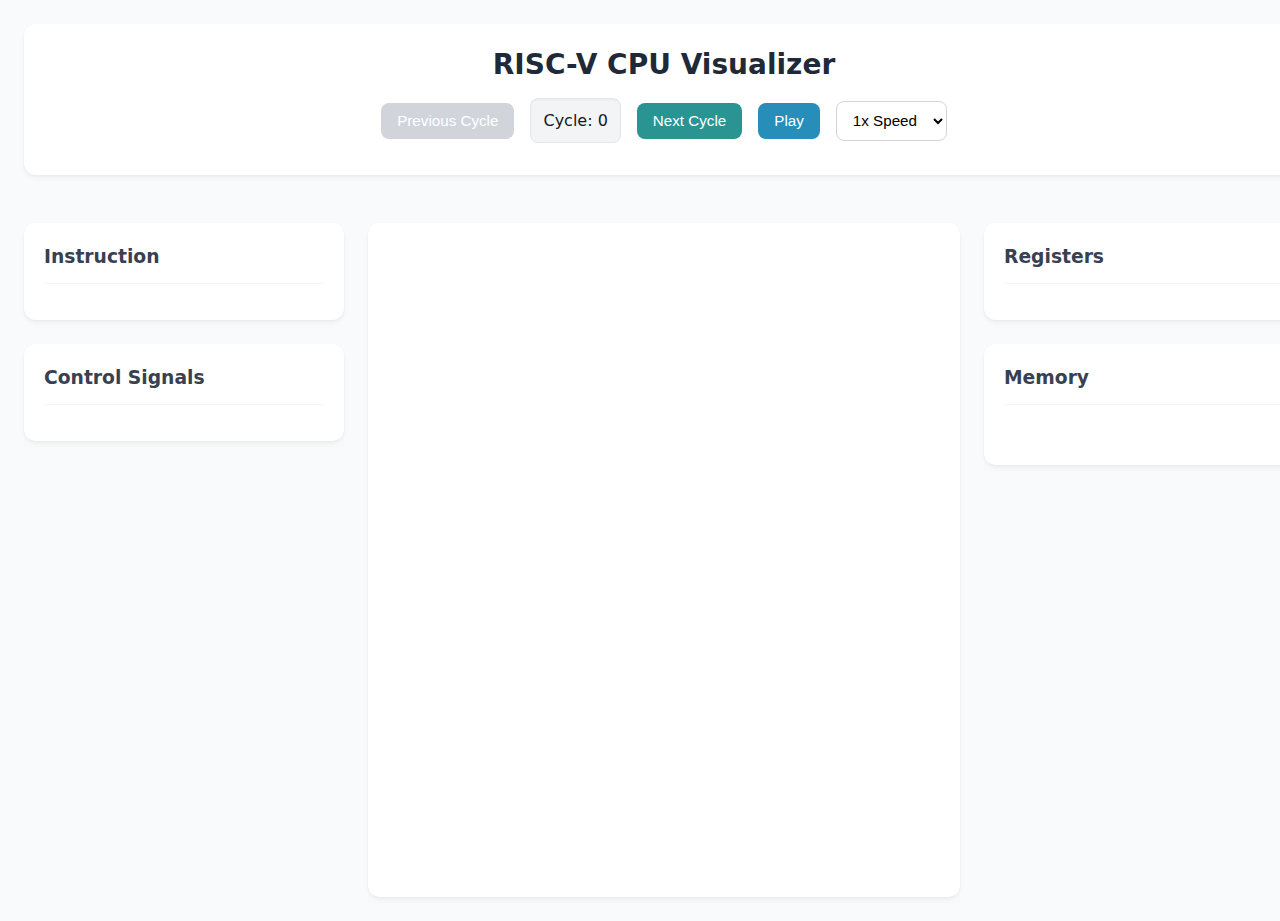
==== demo/index.html @ aada1f70 "demo for workflow" ====
<html lang="en">
<head>
    <meta charset="UTF-8">
    <meta name="viewport" content="width=device-width, initial-scale=1.0">
    <title>RISC-V CPU Visualizer</title>
    <link rel="stylesheet" href="css/styles.css">
    <script src="https://d3js.org/d3.v7.min.js"></script>
</head>
<body>
    <div class="container">
        <div class="header">
            <h1>RISC-V CPU Visualizer</h1>
            <div class="controls">
                <button id="prev" disabled>Previous Cycle</button>
                <span id="cycle-display">Cycle: 0</span>
                <button id="next">Next Cycle</button>
                <button id="play-pause">Play</button>
                <select id="speed">
                    <option value="1000">1x Speed</option>
                    <option value="500">2x Speed</option>
                    <option value="200">5x Speed</option>
                </select>
            </div>
        </div>
        
        <div class="main-view">
            <div class="left-sidebar">
                <div class="panel">
                    <h3>Instruction</h3>
                    <div id="instruction-info"></div>
                </div>
                <div class="panel">
                    <h3>Control Signals</h3>
                    <div id="control-signals"></div>
                </div>
            </div>
            
            <div id="cpu-diagram"></div>
            
            <div class="right-sidebar">
                <div class="panel">
                    <h3>Registers</h3>
                    <div id="register-view"></div>
                </div>
                <div class="panel">
                    <h3>Memory</h3>
                    <div id="memory-view"></div>
                </div>
            </div>
        </div>
    </div>

    <script src="js/cpu-data.js"></script>
    <script src="js/visualizer.js"></script>
</body>
</html>
---- demo/css/styles.css ----
body {
    font-family: 'Inter', 'Segoe UI', system-ui, -apple-system, sans-serif;
    margin: 0;
    padding: 0;
    background-color: #f9fafb;
    color: #111827;
    line-height: 1.5;
}

.container {
    width: 100%;
    max-width: 1700px;
    margin: 0 auto;
    padding: 1.5rem;
    display: grid;
    grid-template-rows: auto auto 1fr;
    grid-template-columns: 1fr;
    gap: 1.5rem;
    height: 97vh;
}

.header {
    grid-row: 1;
    text-align: center;
    background-color: #ffffff;
    border-radius: 12px;
    padding: 1.25rem;
    box-shadow: 0 4px 6px rgba(0,0,0,0.03), 0 1px 3px rgba(0,0,0,0.05);
}

.header h1 {
    margin: 0;
    color: #1f2937;
    font-weight: 700;
    font-size: 1.75rem;
}

.controls {
    grid-row: 2;
    display: flex;
    justify-content: center;
    align-items: center;
    gap: 1rem;
    padding: 0.75rem 0;
    flex-wrap: wrap;
}

.main-view {
    grid-row: 3;
    display: grid;
    grid-template-columns: 320px 1fr 320px;
    gap: 1.5rem;
    height: 100%;
}

.left-sidebar, .right-sidebar {
    display: flex;
    flex-direction: column;
    gap: 1.5rem;
}

#cpu-diagram {
    background-color: white;
    border-radius: 12px;
    box-shadow: 0 4px 6px rgba(0,0,0,0.03), 0 1px 3px rgba(0,0,0,0.05);
    padding: 1.5rem;
    overflow: hidden;
    display: flex;
    justify-content: center;
    align-items: center;
}

.panel {
    background-color: white;
    border-radius: 12px;
    box-shadow: 0 4px 6px rgba(0,0,0,0.03), 0 1px 3px rgba(0,0,0,0.05);
    padding: 1.25rem;
    transition: transform 0.2s, box-shadow 0.2s;
}

.panel:hover {
    box-shadow: 0 6px 12px rgba(0,0,0,0.05), 0 3px 6px rgba(0,0,0,0.05);
}

.panel h3 {
    margin-top: 0;
    margin-bottom: 1rem;
    border-bottom: 1px solid #f3f4f6;
    padding-bottom: 0.75rem;
    color: #374151;
    font-weight: 600;
}

#register-view, #memory-view {
    max-height: 300px;
    overflow-y: auto;
    scrollbar-width: thin;
    scrollbar-color: #e5e7eb #f9fafb;
}

#register-view::-webkit-scrollbar, #memory-view::-webkit-scrollbar {
    width: 6px;
}

#register-view::-webkit-scrollbar-track, #memory-view::-webkit-scrollbar-track {
    background: #f9fafb;
}

#register-view::-webkit-scrollbar-thumb, #memory-view::-webkit-scrollbar-thumb {
    background-color: #e5e7eb;
    border-radius: 10px;
}

.register, .memory-cell {
    display: flex;
    justify-content: space-between;
    padding: 0.6rem 0.75rem;
    border-bottom: 1px solid #f3f4f6;
    font-family: 'Fira Code', 'JetBrains Mono', 'Consolas', monospace;
    transition: background-color 0.2s;
}

.memory-group {
    margin-bottom: 1.25rem;
    background-color: white;
    border-radius: 8px;
    box-shadow: 0 2px 4px rgba(0,0,0,0.03);
    overflow: hidden;
}

.memory-address {
    background-color: #f3f4f6;
    padding: 0.6rem 0.75rem;
    font-weight: 600;
    color: #4b5563;
    border-bottom: 1px solid #e5e7eb;
}

.memory-byte {
    display: flex;
    justify-content: space-between;
    padding: 0.4rem 1.5rem;
    font-size: 0.9rem;
    color: #6b7280;
    border-bottom: 1px dotted #f3f4f6;
}

.memory-cell {
    font-weight: 600;
    background-color: #f9fafb;
    padding: 0.6rem 0.75rem;
}

.memory-cell:last-child {
    border-bottom: none;
}

#memory-view {
    max-height: 500px;
    overflow-y: auto;
    padding: 0.75rem;
}

.register:hover, .memory-cell:hover, .memory-byte:hover {
    background-color: #f9fafb;
}

button {
    padding: 0.6rem 1rem;
    background-color: #2a9492;
    color: white;
    border: none;
    border-radius: 8px;
    cursor: pointer;
    font-weight: 500;
    transition: all 0.2s;
    font-size: 0.95rem;
}

button:disabled {
    background-color: #d1d5db;
    cursor: not-allowed;
}

button:hover:not(:disabled) {
    background-color: #38cab2;
    transform: translateY(-2px);
    box-shadow: 0 2px 4px rgba(79, 70, 229, 0.25);
}

button:active:not(:disabled) {
    transform: translateY(0);
}

#play-pause {
    background-color: #268eb8;
}

#play-pause:hover {
    background-color: #059669;
    box-shadow: 0 2px 4px rgba(16, 185, 129, 0.25);
}

#step-back {
    background-color: #f43f5e;
}

#step-back:hover {
    background-color: #e11d48;
    box-shadow: 0 2px 4px rgba(244, 63, 94, 0.25);
}

#step-forward {
    background-color: #3b82f6;
}

#step-forward:hover {
    background-color: #2563eb;
    box-shadow: 0 2px 4px rgba(59, 130, 246, 0.25);
}

select {
    padding: 0.6rem 0.75rem;
    border: 1px solid #d1d5db;
    border-radius: 8px;
    background-color: white;
    font-size: 0.95rem;
    transition: border-color 0.2s, box-shadow 0.2s;
}

select:focus {
    outline: none;
    border-color: #4f46e5;
    box-shadow: 0 0 0 3px rgba(79, 70, 229, 0.1);
}

/* Component styling */
.component {
    fill: #f9fafb;
    stroke: #4b5563;
    stroke-width: 2px;
    transition: all 0.3s;
    filter: drop-shadow(0px 2px 3px rgba(0,0,0,0.08));
}

.component:hover {
    fill: #f3f4f6;
    transform: scale(1.01);
}

.component-text {
    text-anchor: middle;
    dominant-baseline: middle;
    font-size: 13px;
    font-weight: 500;
    user-select: none;
    fill: #1f2937;
}

.data-path {
    fill: none;
    stroke: #9ca3af;
    stroke-width: 2px;
    transition: all 0.3s;
    stroke-linecap: round;
    stroke-linejoin: round;
}

.data-path.active {
    stroke: #f59e0b;
    stroke-width: 3px;
    filter: drop-shadow(0px 0px 3px rgba(245, 158, 11, 0.4));
}

.control-signal {
    fill: none;
    stroke: #9ca3af;
    stroke-width: 1.5px;
    stroke-dasharray: 5,5;
    transition: all 0.3s;
    stroke-linecap: round;
    stroke-linejoin: round;
}

.control-signal.active {
    stroke: #06b6d4;
    filter: drop-shadow(0px 0px 3px rgba(6, 182, 212, 0.4));
}

.path-label {
    font-size: 12px;
    fill: #6b7280;
    text-anchor: middle;
    font-weight: 500;
    user-select: none;
}

.signal {
    display: flex;
    justify-content: space-between;
    padding: 0.5rem 0.75rem;
    border-radius: 6px;
    margin-bottom: 0.4rem;
    transition: all 0.2s;
}

.signal.active {
    background-color: rgba(6, 182, 212, 0.08);
    border-left: 3px solid #06b6d4;
}

.signal.inactive {
    background-color: rgba(107, 114, 128, 0.05);
}

.signal-value {
    font-weight: 600;
    font-family: 'Fira Code', 'JetBrains Mono', 'Consolas', monospace;
}

.register-changed {
    background-color: rgba(245, 158, 11, 0.08);
    animation: highlight 1.5s ease-out;
}

@keyframes highlight {
    0% { background-color: rgba(245, 158, 11, 0.2); }
    100% { background-color: transparent; }
}

#cycle-display {
    background-color: #f3f4f6;
    padding: 0.6rem 0.75rem;
    border-radius: 8px;
    font-weight: 500;
    border: 1px solid #e5e7eb;
    box-shadow: inset 0 1px 2px rgba(0,0,0,0.05);
}

.decoded {
    background-color: #f3f4f6;
    padding: 0.75rem;
    margin-top: 0.75rem;
    border-radius: 8px;
    border-left: 4px solid #4f46e5;
    font-family: 'Fira Code', 'JetBrains Mono', 'Consolas', monospace;
    font-size: 0.95rem;
}

svg {
    width: 100%;
    height: 100%;
    overflow: visible;
    display: block;
    margin: 0 auto;
    margin-bottom: 12rem;
}
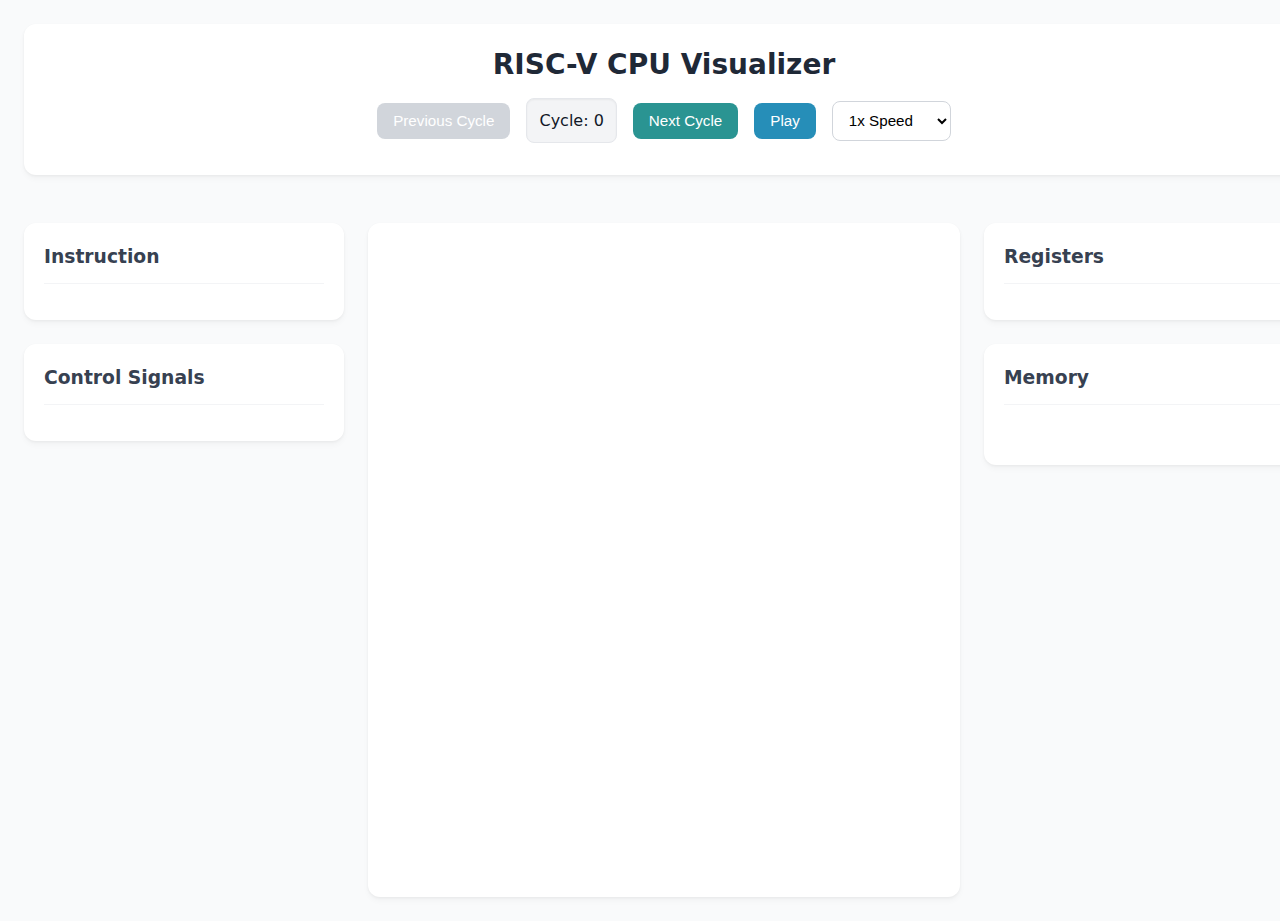
==== commit 725b9e64: "speed changes on demo" ====
--- a/demo/index.html
+++ b/demo/index.html
@@ -17,8 +17,9 @@
                 <button id="play-pause">Play</button>
                 <select id="speed">
                     <option value="1000">1x Speed</option>
-                    <option value="500">2x Speed</option>
                     <option value="200">5x Speed</option>
+                    <option value="100">10x Speed</option>
+                    <option value="20">50x Speed</option>
                 </select>
             </div>
         </div>
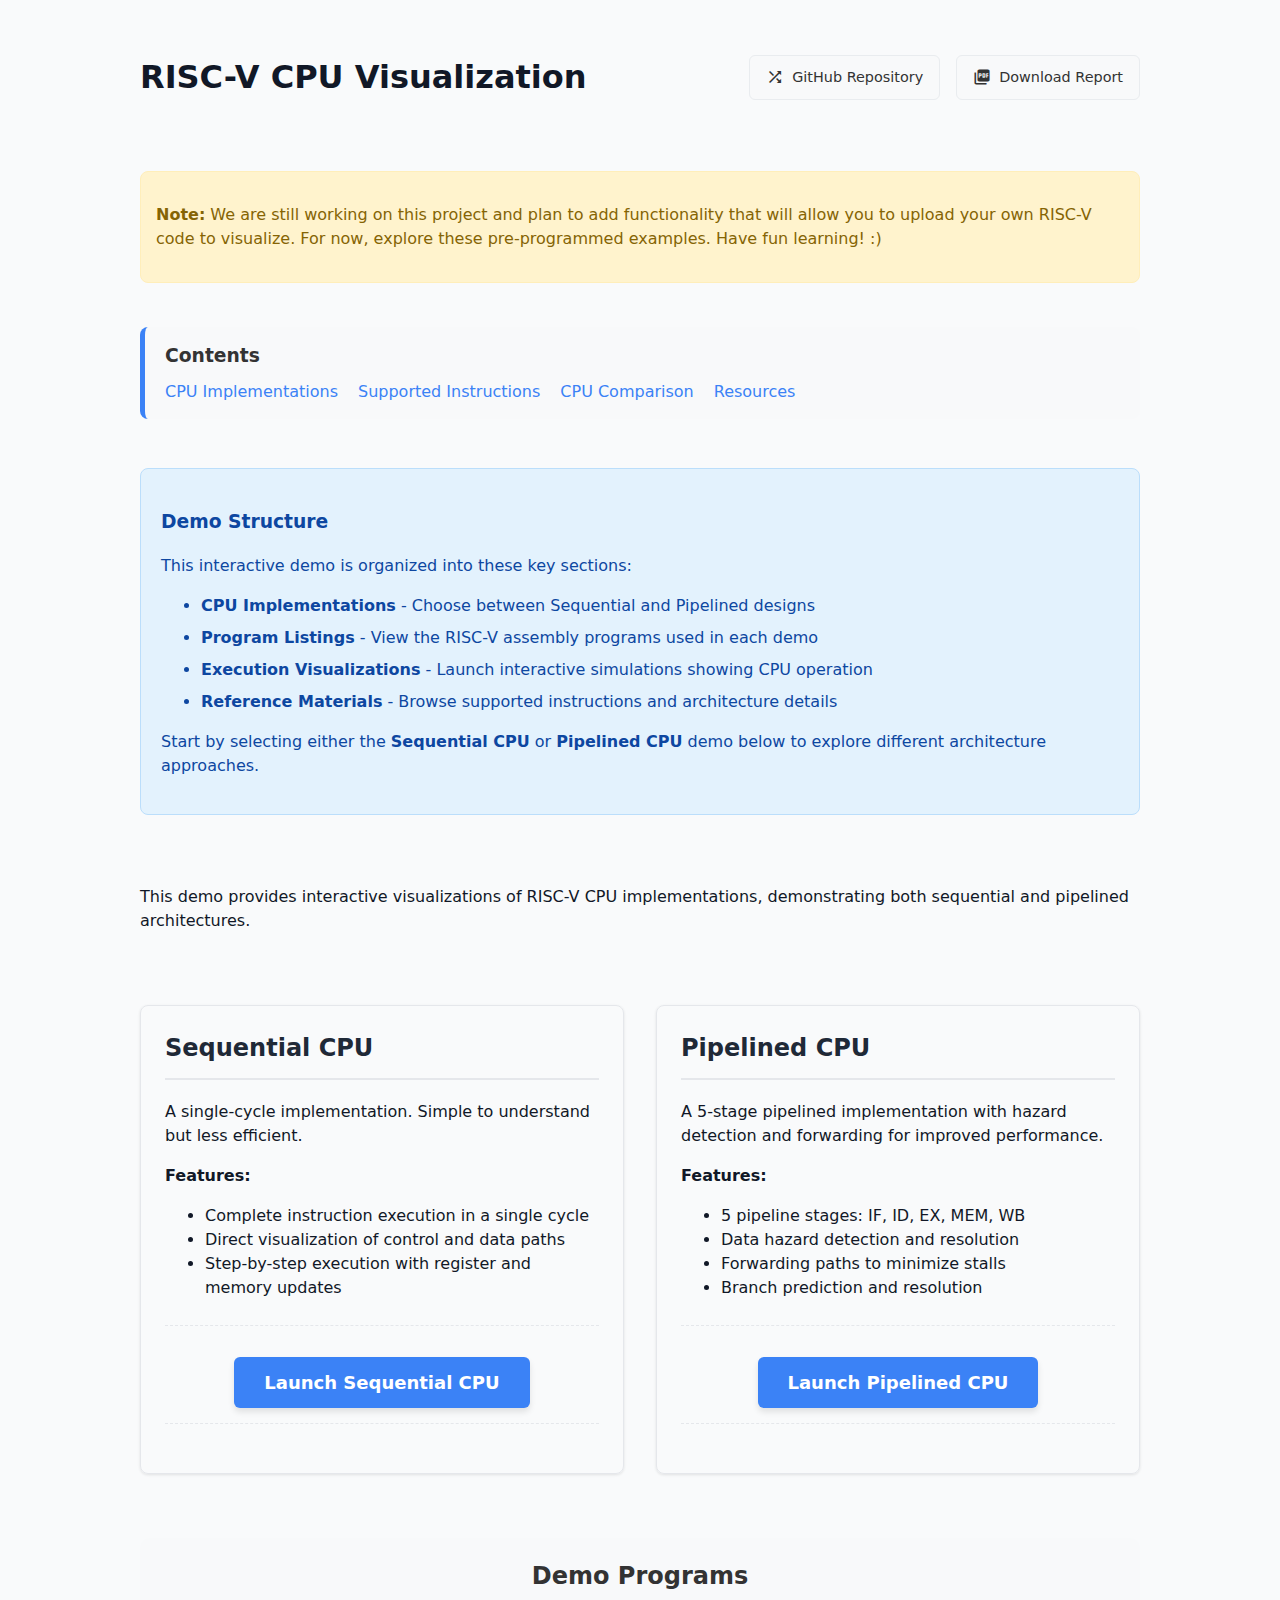
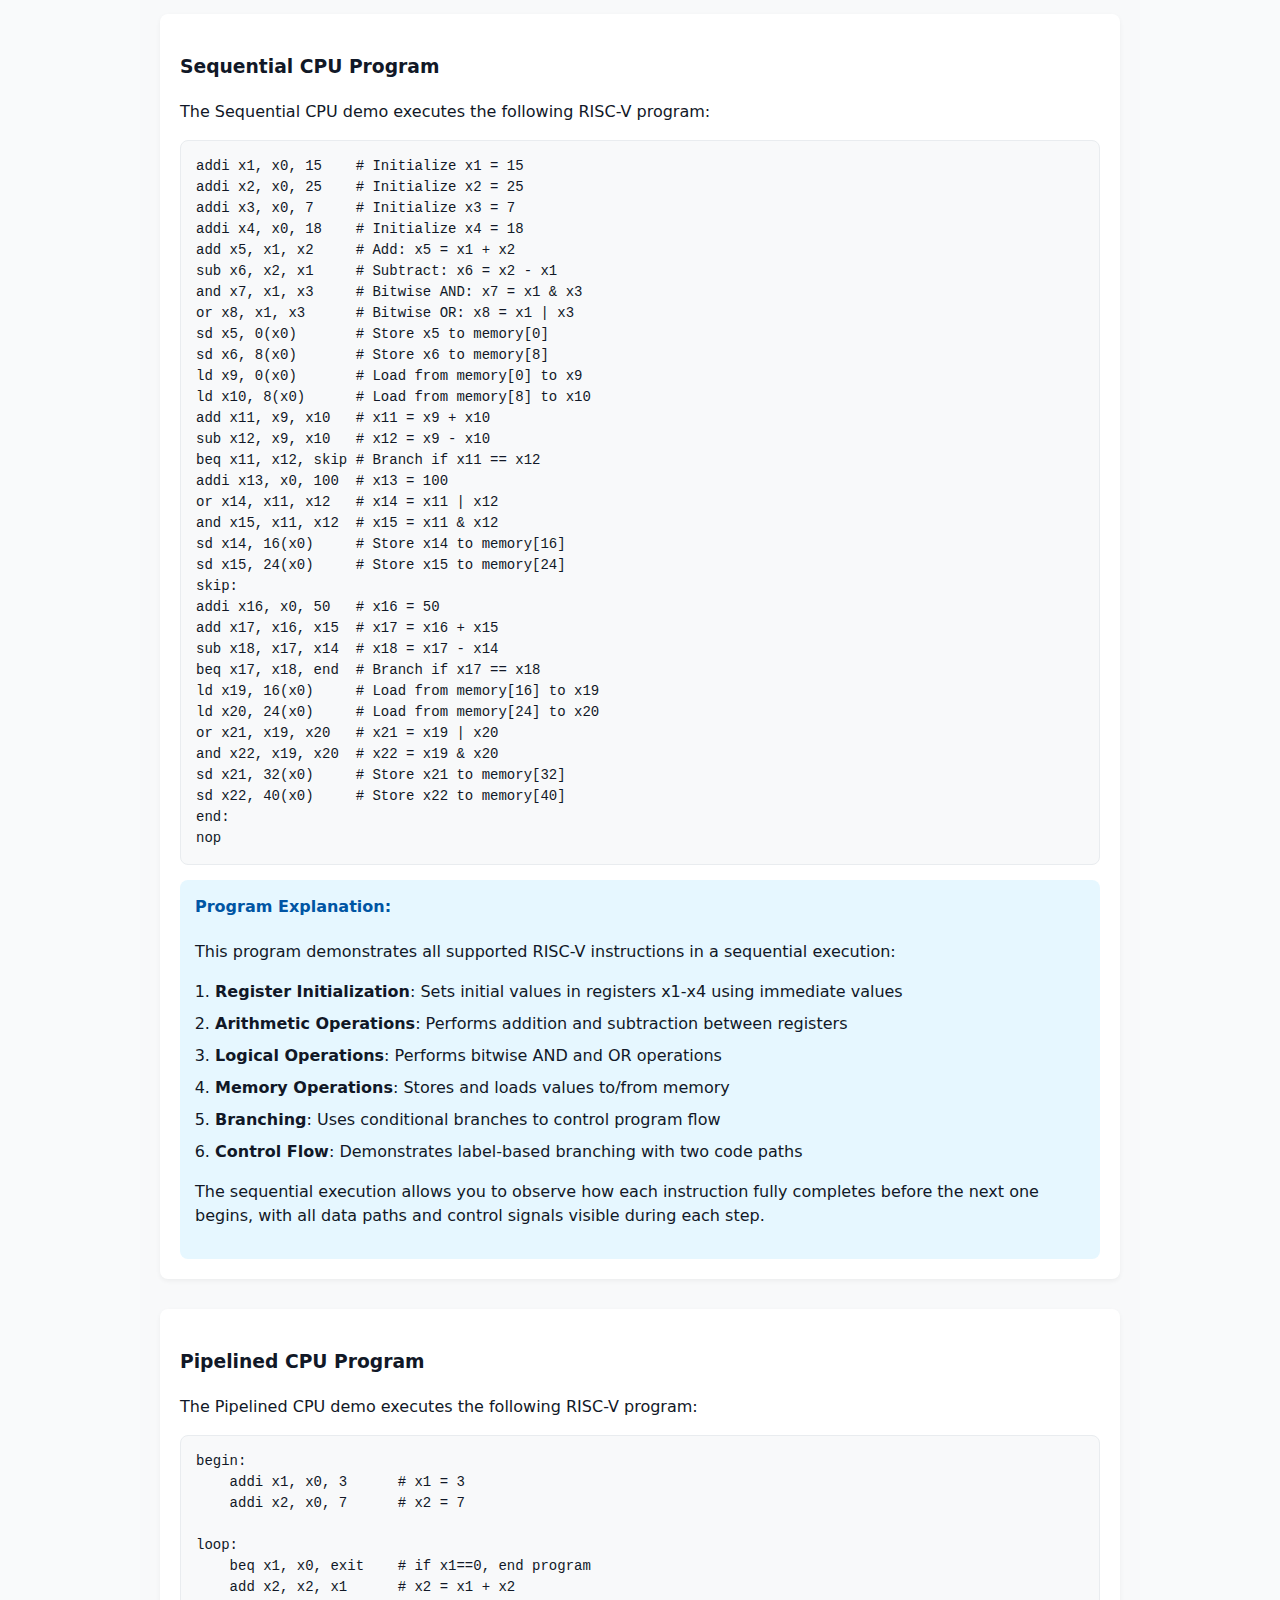
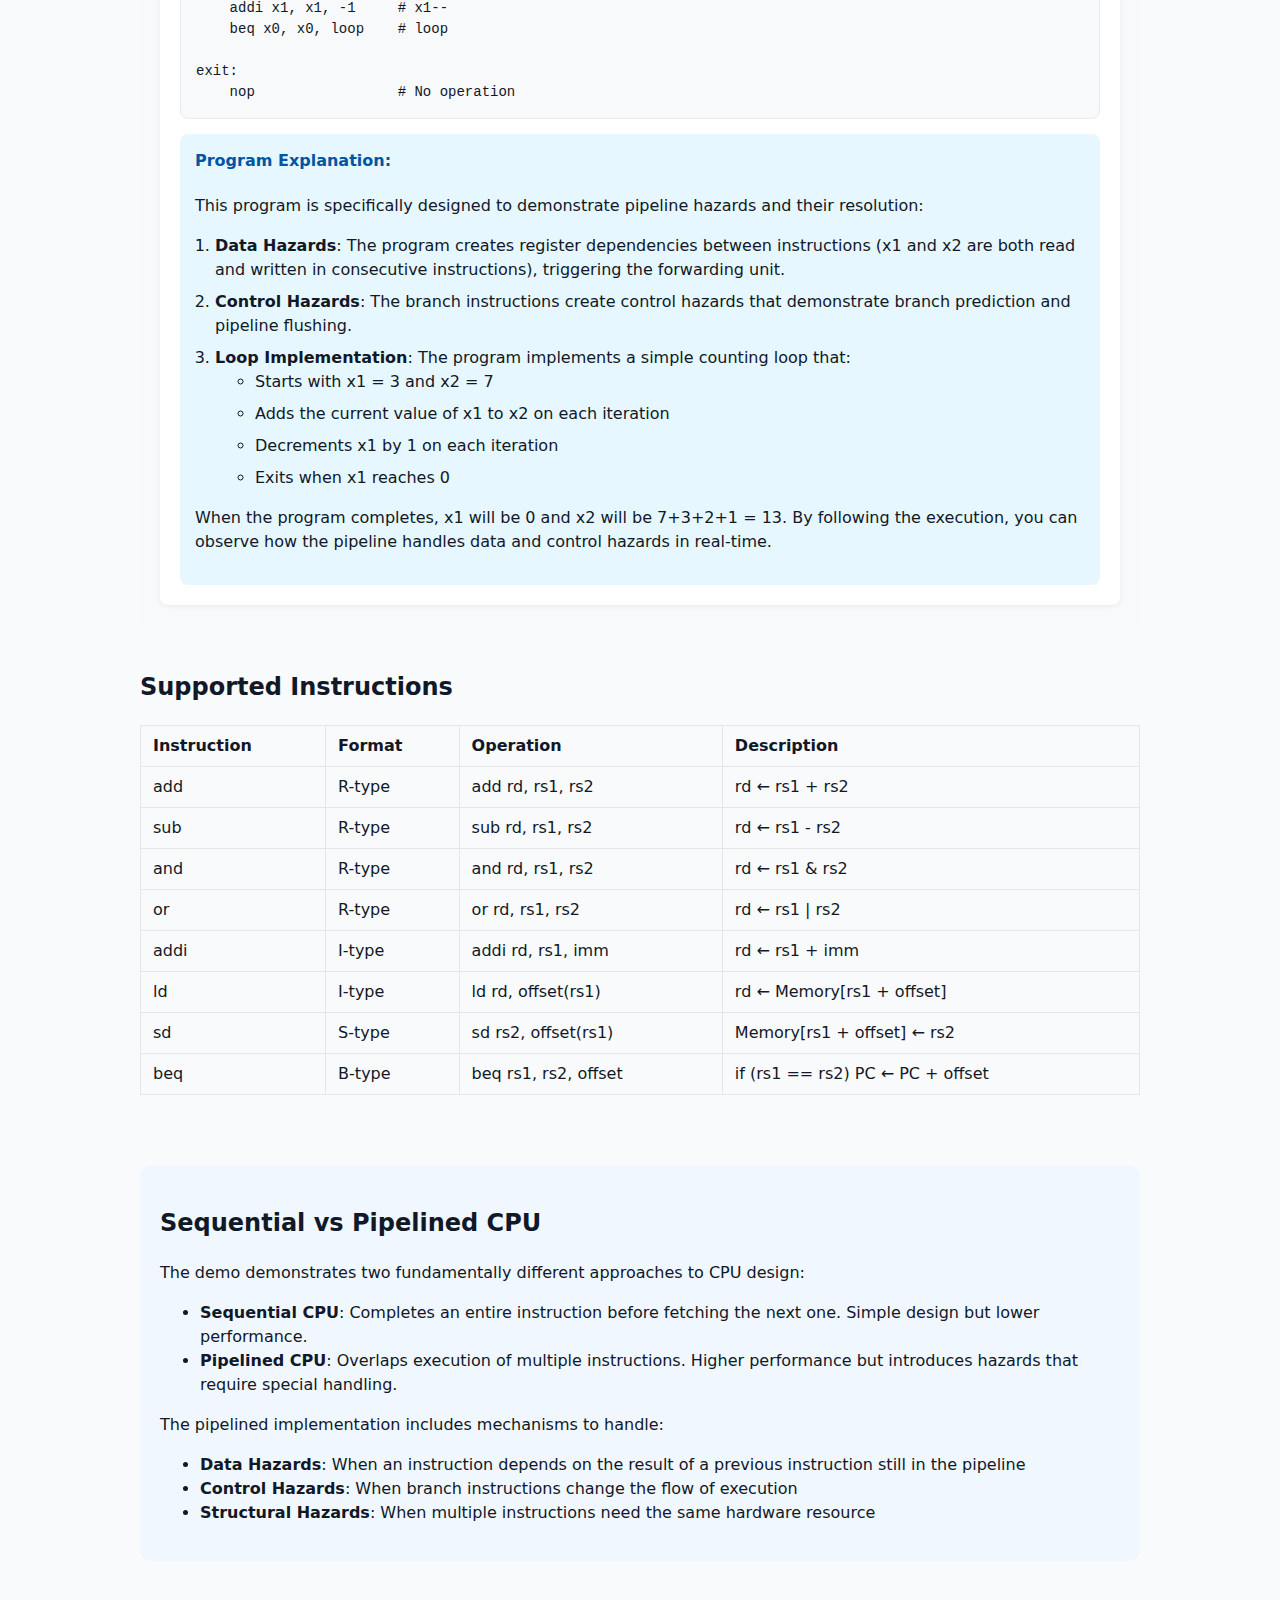
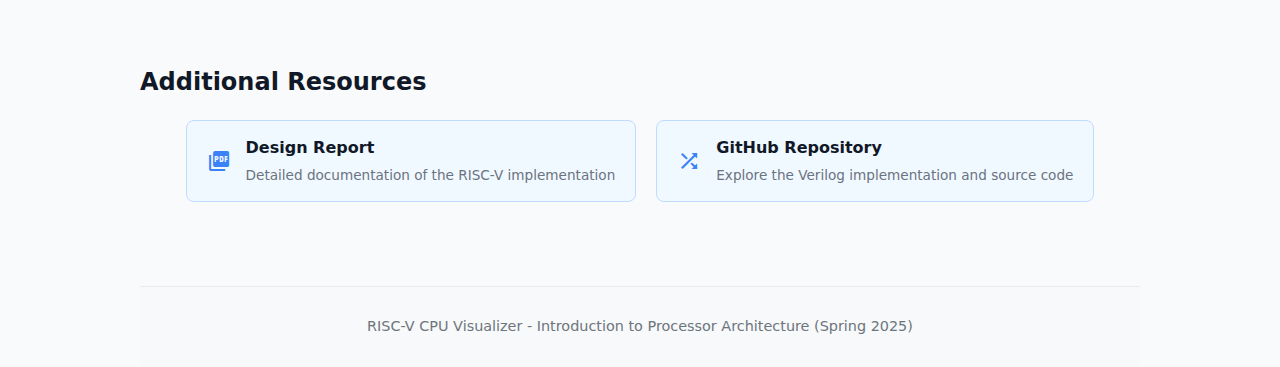
==== commit 2d707853: "Seq, Pipe Both support, Index Changed" ====
--- a/demo/index.html
+++ b/demo/index.html
@@ -1,57 +1,380 @@
+<!DOCTYPE html>
 <html lang="en">
-<head>
-    <meta charset="UTF-8">
-    <meta name="viewport" content="width=device-width, initial-scale=1.0">
+  <head>
+    <meta charset="UTF-8" />
+    <link href="https://fonts.googleapis.com/icon?family=Material+Icons" rel="stylesheet">
+    <meta name="viewport" content="width=device-width, initial-scale=1.0" />
     <title>RISC-V CPU Visualizer</title>
-    <link rel="stylesheet" href="css/styles.css">
-    <script src="https://d3js.org/d3.v7.min.js"></script>
-</head>
-<body>
+    <link rel="stylesheet" href="css/styles.css" />
+  </head>
+  <body>
     <div class="container">
-        <div class="header">
-            <h1>RISC-V CPU Visualizer</h1>
-            <div class="controls">
-                <button id="prev" disabled>Previous Cycle</button>
-                <span id="cycle-display">Cycle: 0</span>
-                <button id="next">Next Cycle</button>
-                <button id="play-pause">Play</button>
-                <select id="speed">
-                    <option value="1000">1x Speed</option>
-                    <option value="200">5x Speed</option>
-                    <option value="100">10x Speed</option>
-                    <option value="20">50x Speed</option>
-                </select>
+      <div class="header-container">
+        <h1>RISC-V CPU Visualization</h1>
+        
+        <div class="top-links">
+          <a href="https://github.com/MostlyKIGuess/RISC-V-Processor-Implementation/" class="github-link" target="_blank">
+            <span class="icon">&#xe043;</span> GitHub Repository
+          </a>
+          <a href="./report/Report.pdf" class="report-link" download>
+            <span class="icon">&#xe415;</span> Download Report
+          </a>
+        </div>
+      </div>
+
+      <div class="notice">
+        <p>
+          <strong>Note:</strong> We are still working on this project and plan
+          to add functionality that will allow you to upload your own RISC-V
+          code to visualize. For now, explore these pre-programmed examples.
+          Have fun learning! :)
+        </p>
+      </div>
+
+      <nav class="page-nav">
+        <h3>Contents</h3>
+        <ul>
+          <li><a href="#cpu-demos">CPU Implementations</a></li>
+          <li><a href="#supported-instructions">Supported Instructions</a></li>
+          <li><a href="#comparison">CPU Comparison</a></li>
+          <li><a href="#resources">Resources</a></li>
+        </ul>
+      </nav>
+
+      <div class="page-guide">
+        <h3>Demo Structure</h3>
+        <p>This interactive demo is organized into these key sections:</p>
+        <ul class="guide-list">
+          <li>
+            <strong>CPU Implementations</strong> - Choose between Sequential and
+            Pipelined designs
+          </li>
+          <li>
+            <strong>Program Listings</strong> - View the RISC-V assembly
+            programs used in each demo
+          </li>
+          <li>
+            <strong>Execution Visualizations</strong> - Launch interactive
+            simulations showing CPU operation
+          </li>
+          <li>
+            <strong>Reference Materials</strong> - Browse supported instructions
+            and architecture details
+          </li>
+        </ul>
+        <p>
+          Start by selecting either the <strong>Sequential CPU</strong> or
+          <strong>Pipelined CPU</strong> demo below to explore different
+          architecture approaches.
+        </p>
+      </div>
+
+      <p>
+        This demo provides interactive visualizations of RISC-V CPU
+        implementations, demonstrating both sequential and pipelined
+        architectures.
+      </p>
+
+      <div id="cpu-demos" class="demo-cards">
+        <div class="demo-card">
+          <h2>Sequential CPU</h2>
+          <p>
+            A single-cycle implementation. Simple to understand but less
+            efficient.
+          </p>
+          <p><strong>Features:</strong></p>
+          <ul>
+            <li>Complete instruction execution in a single cycle</li>
+            <li>Direct visualization of control and data paths</li>
+            <li>Step-by-step execution with register and memory updates</li>
+          </ul>
+
+          <div class="button-container">
+            <a href="sequential/index.html" class="button">Launch Sequential CPU</a>
+          </div>
+        </div>
+
+        <div class="demo-card">
+          <h2>Pipelined CPU</h2>
+          <p>
+            A 5-stage pipelined implementation with hazard detection and
+            forwarding for improved performance.
+          </p>
+          <p><strong>Features:</strong></p>
+          <ul>
+            <li>5 pipeline stages: IF, ID, EX, MEM, WB</li>
+            <li>Data hazard detection and resolution</li>
+            <li>Forwarding paths to minimize stalls</li>
+            <li>Branch prediction and resolution</li>
+          </ul>
+
+          <div class="button-container">
+            <a href="pipelined/index.html" class="button">Launch Pipelined CPU</a>
+          </div>
+        </div>
+      </div>
+
+      <div class="programs-section">
+        <h2>Demo Programs</h2>
+
+        <div class="program-container">
+          <h3>Sequential CPU Program</h3>
+          <p>
+            The Sequential CPU demo executes the following RISC-V program:
+          </p>
+          <div class="demo-code">
+            <pre><code>addi x1, x0, 15    # Initialize x1 = 15
+addi x2, x0, 25    # Initialize x2 = 25
+addi x3, x0, 7     # Initialize x3 = 7
+addi x4, x0, 18    # Initialize x4 = 18
+add x5, x1, x2     # Add: x5 = x1 + x2
+sub x6, x2, x1     # Subtract: x6 = x2 - x1
+and x7, x1, x3     # Bitwise AND: x7 = x1 & x3
+or x8, x1, x3      # Bitwise OR: x8 = x1 | x3
+sd x5, 0(x0)       # Store x5 to memory[0]
+sd x6, 8(x0)       # Store x6 to memory[8]
+ld x9, 0(x0)       # Load from memory[0] to x9
+ld x10, 8(x0)      # Load from memory[8] to x10
+add x11, x9, x10   # x11 = x9 + x10
+sub x12, x9, x10   # x12 = x9 - x10
+beq x11, x12, skip # Branch if x11 == x12
+addi x13, x0, 100  # x13 = 100
+or x14, x11, x12   # x14 = x11 | x12
+and x15, x11, x12  # x15 = x11 & x12
+sd x14, 16(x0)     # Store x14 to memory[16]
+sd x15, 24(x0)     # Store x15 to memory[24]
+skip:
+addi x16, x0, 50   # x16 = 50
+add x17, x16, x15  # x17 = x16 + x15
+sub x18, x17, x14  # x18 = x17 - x14
+beq x17, x18, end  # Branch if x17 == x18
+ld x19, 16(x0)     # Load from memory[16] to x19
+ld x20, 24(x0)     # Load from memory[24] to x20
+or x21, x19, x20   # x21 = x19 | x20
+and x22, x19, x20  # x22 = x19 & x20
+sd x21, 32(x0)     # Store x21 to memory[32]
+sd x22, 40(x0)     # Store x22 to memory[40]
+end:
+nop</code></pre>
+          </div>
+          <div class="program-explanation">
+            <h4>Program Explanation:</h4>
+            <p>
+              This program demonstrates all supported RISC-V instructions in a
+              sequential execution:
+            </p>
+            <ol>
+              <li>
+                <strong>Register Initialization</strong>: Sets initial values
+                in registers x1-x4 using immediate values
+              </li>
+              <li>
+                <strong>Arithmetic Operations</strong>: Performs addition and
+                subtraction between registers
+              </li>
+              <li>
+                <strong>Logical Operations</strong>: Performs bitwise AND and
+                OR operations
+              </li>
+              <li>
+                <strong>Memory Operations</strong>: Stores and loads values
+                to/from memory
+              </li>
+              <li>
+                <strong>Branching</strong>: Uses conditional branches to
+                control program flow
+              </li>
+              <li>
+                <strong>Control Flow</strong>: Demonstrates label-based
+                branching with two code paths
+              </li>
+            </ol>
+            <p>
+              The sequential execution allows you to observe how each
+              instruction fully completes before the next one begins, with all
+              data paths and control signals visible during each step.
+            </p>
+          </div>
+        </div>
+
+        <div class="program-container">
+          <h3>Pipelined CPU Program</h3>
+          <p>The Pipelined CPU demo executes the following RISC-V program:</p>
+          <div class="demo-code">
+            <pre><code>begin:
+    addi x1, x0, 3      # x1 = 3
+    addi x2, x0, 7      # x2 = 7
+
+loop:
+    beq x1, x0, exit    # if x1==0, end program
+    add x2, x2, x1      # x2 = x1 + x2
+    addi x1, x1, -1     # x1--
+    beq x0, x0, loop    # loop
+
+exit:
+    nop                 # No operation</code></pre>
+          </div>
+          <div class="program-explanation">
+            <h4>Program Explanation:</h4>
+            <p>
+              This program is specifically designed to demonstrate pipeline
+              hazards and their resolution:
+            </p>
+            <ol>
+              <li>
+                <strong>Data Hazards</strong>: The program creates register
+                dependencies between instructions (x1 and x2 are both read and
+                written in consecutive instructions), triggering the
+                forwarding unit.
+              </li>
+              <li>
+                <strong>Control Hazards</strong>: The branch instructions
+                create control hazards that demonstrate branch prediction and
+                pipeline flushing.
+              </li>
+              <li>
+                <strong>Loop Implementation</strong>: The program implements a
+                simple counting loop that:
+                <ul>
+                  <li>Starts with x1 = 3 and x2 = 7</li>
+                  <li>
+                    Adds the current value of x1 to x2 on each iteration
+                  </li>
+                  <li>Decrements x1 by 1 on each iteration</li>
+                  <li>Exits when x1 reaches 0</li>
+                </ul>
+              </li>
+            </ol>
+            <p>
+              When the program completes, x1 will be 0 and x2 will be 7+3+2+1
+              = 13. By following the execution, you can observe how the
+              pipeline handles data and control hazards in real-time.
+            </p>
+          </div>
+        </div>
+      </div>
+
+      <div id="supported-instructions">
+        <h2>Supported Instructions</h2>
+        <table class="instruction-table">
+          <thead>
+            <tr>
+              <th>Instruction</th>
+              <th>Format</th>
+              <th>Operation</th>
+              <th>Description</th>
+            </tr>
+          </thead>
+          <tbody>
+            <tr>
+              <td>add</td>
+              <td>R-type</td>
+              <td>add rd, rs1, rs2</td>
+              <td>rd ← rs1 + rs2</td>
+            </tr>
+            <tr>
+              <td>sub</td>
+              <td>R-type</td>
+              <td>sub rd, rs1, rs2</td>
+              <td>rd ← rs1 - rs2</td>
+            </tr>
+            <tr>
+              <td>and</td>
+              <td>R-type</td>
+              <td>and rd, rs1, rs2</td>
+              <td>rd ← rs1 & rs2</td>
+            </tr>
+            <tr>
+              <td>or</td>
+              <td>R-type</td>
+              <td>or rd, rs1, rs2</td>
+              <td>rd ← rs1 | rs2</td>
+            </tr>
+            <tr>
+              <td>addi</td>
+              <td>I-type</td>
+              <td>addi rd, rs1, imm</td>
+              <td>rd ← rs1 + imm</td>
+            </tr>
+            <tr>
+              <td>ld</td>
+              <td>I-type</td>
+              <td>ld rd, offset(rs1)</td>
+              <td>rd ← Memory[rs1 + offset]</td>
+            </tr>
+            <tr>
+              <td>sd</td>
+              <td>S-type</td>
+              <td>sd rs2, offset(rs1)</td>
+              <td>Memory[rs1 + offset] ← rs2</td>
+            </tr>
+            <tr>
+              <td>beq</td>
+              <td>B-type</td>
+              <td>beq rs1, rs2, offset</td>
+              <td>if (rs1 == rs2) PC ← PC + offset</td>
+            </tr>
+          </tbody>
+        </table>
+      </div>
+
+      <div id="comparison" class="comparison">
+        <h2>Sequential vs Pipelined CPU</h2>
+        <p>
+          The demo demonstrates two fundamentally different approaches to CPU
+          design:
+        </p>
+        <ul>
+          <li>
+            <strong>Sequential CPU</strong>: Completes an entire instruction
+            before fetching the next one. Simple design but lower performance.
+          </li>
+          <li>
+            <strong>Pipelined CPU</strong>: Overlaps execution of multiple
+            instructions. Higher performance but introduces hazards that require
+            special handling.
+          </li>
+        </ul>
+        <p>The pipelined implementation includes mechanisms to handle:</p>
+        <ul>
+          <li>
+            <strong>Data Hazards</strong>: When an instruction depends on the
+            result of a previous instruction still in the pipeline
+          </li>
+          <li>
+            <strong>Control Hazards</strong>: When branch instructions change
+            the flow of execution
+          </li>
+          <li>
+            <strong>Structural Hazards</strong>: When multiple instructions need
+            the same hardware resource
+          </li>
+        </ul>
+      </div>
+      
+      <div id="resources" class="resources">
+        <h2>Additional Resources</h2>
+        <div class="resource-links">
+          <a href="./report/Report.pdf" class="resource-btn" download>
+            <span class="icon">&#xe415;</span>
+            <div class="resource-info">
+              <h4>Design Report</h4>
+              <p>Detailed documentation of the RISC-V implementation</p>
             </div>
-        </div>
-        
-        <div class="main-view">
-            <div class="left-sidebar">
-                <div class="panel">
-                    <h3>Instruction</h3>
-                    <div id="instruction-info"></div>
-                </div>
-                <div class="panel">
-                    <h3>Control Signals</h3>
-                    <div id="control-signals"></div>
-                </div>
+          </a>
+          <a href="https://github.com/MostlyKIGuess/RISC-V-Processor-Implementation/" class="resource-btn" target="_blank">
+            <span class="icon">&#xe043;</span>
+            <div class="resource-info">
+              <h4>GitHub Repository</h4>
+              <p>Explore the Verilog implementation and source code</p>
             </div>
-            
-            <div id="cpu-diagram"></div>
-            
-            <div class="right-sidebar">
-                <div class="panel">
-                    <h3>Registers</h3>
-                    <div id="register-view"></div>
-                </div>
-                <div class="panel">
-                    <h3>Memory</h3>
-                    <div id="memory-view"></div>
-                </div>
-            </div>
-        </div>
+          </a>
+        </div>
+      </div>
+      
+      <footer>
+        <p>RISC-V CPU Visualizer - Introduction to Processor Architecture (Spring 2025)</p>
+      </footer>
     </div>
-
-    <script src="js/cpu-data.js"></script>
-    <script src="js/visualizer.js"></script>
-</body>
+  </body>
 </html>--- a/demo/css/styles.css
+++ b/demo/css/styles.css
@@ -1,357 +1,413 @@
 body {
-    font-family: 'Inter', 'Segoe UI', system-ui, -apple-system, sans-serif;
-    margin: 0;
-    padding: 0;
-    background-color: #f9fafb;
-    color: #111827;
-    line-height: 1.5;
+  font-family: "Inter", "Segoe UI", system-ui, -apple-system, sans-serif;
+  margin: 0;
+  padding: 0;
+  background-color: #f9fafb;
+  color: #111827;
+  line-height: 1.5;
 }
 
 .container {
+  width: 100%;
+  max-width: 1700px;
+  margin: 0 auto;
+  padding: 1.5rem;
+  display: grid;
+  grid-template-rows: auto auto 1fr;
+  grid-template-columns: 1fr;
+  gap: 1.5rem;
+  height: 97vh;
+}
+
+.header {
+  grid-row: 1;
+  text-align: center;
+  background-color: #ffffff;
+  border-radius: 12px;
+  padding: 1.25rem;
+  box-shadow: 0 4px 6px rgba(0, 0, 0, 0.03), 0 1px 3px rgba(0, 0, 0, 0.05);
+}
+
+.header h1 {
+  margin: 0;
+  color: #1f2937;
+  font-weight: 700;
+  font-size: 1.75rem;
+}
+
+.controls {
+  grid-row: 2;
+  display: flex;
+  justify-content: center;
+  align-items: center;
+  gap: 1rem;
+  padding: 0.75rem 0;
+  flex-wrap: wrap;
+}
+
+.main-view {
+  grid-row: 3;
+  display: grid;
+  grid-template-columns: 320px 1fr 320px;
+  gap: 1.5rem;
+  height: 100%;
+}
+
+.left-sidebar,
+.right-sidebar {
+  display: flex;
+  flex-direction: column;
+  gap: 1.5rem;
+}
+.container {
+  max-width: 1000px;
+  margin: 0 auto;
+  padding: 2rem;
+}
+.demo-cards {
+  display: flex;
+  gap: 2rem;
+  margin-top: 2rem;
+}
+.demo-card {
+  flex: 1;
+  border: 1px solid #e5e7eb;
+  border-radius: 8px;
+  padding: 1.5rem;
+  transition: all 0.2s;
+  box-shadow: 0 1px 3px rgba(0, 0, 0, 0.1);
+}
+.demo-card:hover {
+  transform: translateY(-5px);
+  box-shadow: 0 10px 15px -3px rgba(0, 0, 0, 0.1);
+}
+.demo-card h2 {
+  margin-top: 0;
+  color: #1f2937;
+  border-bottom: 2px solid #e5e7eb;
+  padding-bottom: 0.75rem;
+}
+.button {
+  display: inline-block;
+  background-color: #3b82f6;
+  color: white;
+  padding: 0.75rem 1.5rem;
+  border-radius: 6px;
+  text-decoration: none;
+  font-weight: 500;
+  margin-top: 1rem;
+}
+.button:hover {
+  background-color: #2563eb;
+}
+.instruction-table {
+  width: 100%;
+  border-collapse: collapse;
+  margin: 1rem 0;
+}
+.instruction-table th,
+.instruction-table td {
+  border: 1px solid #e5e7eb;
+  padding: 8px 12px;
+  text-align: left;
+}
+.instruction-table th {
+  background-color: #f9fafb;
+}
+
+.notice {
+  background-color: #fff3cd;
+  border: 1px solid #ffeeba;
+  border-radius: 8px;
+  padding: 15px;
+  margin-bottom: 20px;
+  color: #856404;
+}
+
+.page-guide {
+  background-color: #e3f2fd;
+  border: 1px solid #bbdefb;
+  border-radius: 8px;
+  padding: 20px;
+  margin-bottom: 30px;
+  color: #0d47a1;
+}
+
+.guide-list li {
+  margin-bottom: 8px;
+}
+
+.button-container {
+  text-align: center;
+  margin: 25px 0;
+  padding: 15px;
+  border-top: 1px dashed #e5e7eb;
+  border-bottom: 1px dashed #e5e7eb;
+}
+
+.button {
+  display: inline-block;
+  background-color: #3b82f6;
+  color: white;
+  padding: 12px 30px;
+  border-radius: 6px;
+  text-decoration: none;
+  font-weight: 600;
+  font-size: 18px;
+  transition: all 0.2s;
+  box-shadow: 0 4px 6px rgba(0, 0, 0, 0.1);
+}
+
+.button:hover {
+  background-color: #2563eb;
+  transform: translateY(-2px);
+  box-shadow: 0 6px 8px rgba(0, 0, 0, 0.15);
+}
+
+.program-section {
+  margin-top: 20px;
+  border-top: 3px solid #f3f4f6;
+  padding-top: 20px;
+}
+
+.program-section h3 {
+  color: #374151;
+  margin-bottom: 15px;
+}
+
+.demo-code-preview,
+.demo-code {
+  background: #f8f9fa;
+  border-radius: 8px;
+  padding: 15px;
+  margin: 15px 0;
+  font-size: 14px;
+  border: 1px solid #e9ecef;
+}
+
+.demo-code pre,
+.demo-code-preview pre {
+  margin: 0;
+  overflow-x: auto;
+  white-space: pre-wrap;
+  font-family: "Consolas", "Monaco", monospace;
+}
+
+.program-explanation {
+  background-color: #e6f7ff;
+  border-radius: 8px;
+  padding: 15px;
+  margin-top: 15px;
+}
+
+.program-explanation h4 {
+  margin-top: 0;
+  color: #0055a4;
+}
+
+.program-explanation ol {
+  padding-left: 20px;
+}
+
+.program-explanation li {
+  margin-bottom: 8px;
+}
+
+.comparison {
+  background: #f0f7ff;
+  border-radius: 10px;
+  padding: 20px;
+  margin-top: 30px;
+}
+
+footer {
+  margin-top: 40px;
+  padding: 15px;
+  background: #f8f9fa;
+  text-align: center;
+  border-top: 1px solid #e9ecef;
+  color: #6c757d;
+}
+/* Header container with links */
+.header-container {
+  display: flex;
+  justify-content: space-between;
+  align-items: center;
+  margin-bottom: 1.5rem;
+  flex-wrap: wrap;
+}
+
+.top-links {
+  display: flex;
+  gap: 1rem;
+}
+
+.github-link,
+.report-link {
+  display: inline-flex;
+  align-items: center;
+  background-color: #f8f9fa;
+  color: #333;
+  text-decoration: none;
+  padding: 8px 16px;
+  border-radius: 6px;
+  border: 1px solid #e9ecef;
+  font-size: 0.9rem;
+  font-weight: 500;
+  transition: all 0.2s;
+}
+
+.github-link:hover,
+.report-link:hover {
+  background-color: #e9ecef;
+  transform: translateY(-1px);
+  box-shadow: 0 2px 5px rgba(0, 0, 0, 0.1);
+}
+
+.icon {
+  margin-right: 8px;
+  font-family: "Material Icons";
+  font-size: 18px;
+}
+
+/* Table of contents navigation */
+.page-nav {
+  background-color: #f8f9fa;
+  border-radius: 8px;
+  padding: 15px 20px;
+  margin-bottom: 25px;
+  border-left: 5px solid #3b82f6;
+}
+
+.page-nav h3 {
+  margin-top: 0;
+  margin-bottom: 10px;
+  color: #333;
+}
+
+.page-nav ul {
+  margin: 0;
+  padding: 0;
+  list-style: none;
+  display: flex;
+  gap: 20px;
+  flex-wrap: wrap;
+}
+
+.page-nav a {
+  color: #3b82f6;
+  text-decoration: none;
+  font-weight: 500;
+  transition: all 0.2s;
+}
+
+.page-nav a:hover {
+  color: #2563eb;
+  text-decoration: underline;
+}
+
+/* Program containers */
+.programs-section {
+  margin-top: 40px;
+  background-color: #f8f9fa;
+  border-radius: 10px;
+  padding: 20px;
+}
+
+.programs-section h2 {
+  margin-top: 0;
+  margin-bottom: 20px;
+  color: #333;
+  text-align: center;
+}
+
+.program-container {
+  background-color: white;
+  border-radius: 8px;
+  padding: 20px;
+  margin-bottom: 30px;
+  box-shadow: 0 2px 5px rgba(0, 0, 0, 0.05);
+}
+
+.program-container:last-child {
+  margin-bottom: 0;
+}
+
+/* Resources section */
+.resources {
+  margin-top: 40px;
+  padding: 20px 0;
+}
+
+.resource-links {
+  display: flex;
+  gap: 20px;
+  flex-wrap: wrap;
+  justify-content: center;
+}
+
+.resource-btn {
+  display: flex;
+  align-items: center;
+  text-decoration: none;
+  background-color: #f0f9ff;
+  border: 1px solid #bfdbfe;
+  border-radius: 8px;
+  padding: 15px 20px;
+  min-width: 250px;
+  transition: all 0.2s ease;
+  color: inherit;
+}
+
+.resource-btn:hover {
+  background-color: #dbeafe;
+  transform: translateY(-2px);
+  box-shadow: 0 4px 6px rgba(0, 0, 0, 0.1);
+}
+
+.resource-btn .icon {
+  font-size: 24px;
+  margin-right: 15px;
+  color: #3b82f6;
+}
+
+.resource-info h4 {
+  margin: 0 0 5px 0;
+  font-size: 1rem;
+}
+
+.resource-info p {
+  margin: 0;
+  font-size: 0.85rem;
+  color: #6b7280;
+}
+
+/* Footer */
+footer {
+  margin-top: 40px;
+  padding: 15px;
+  background: #f8f9fa;
+  text-align: center;
+  border-top: 1px solid #e9ecef;
+  color: #6c757d;
+  font-size: 0.9rem;
+}
+
+/* Media query for smaller screens */
+@media (max-width: 768px) {
+  .header-container {
+    flex-direction: column;
+  }
+
+  .top-links {
+    margin-top: 15px;
+  }
+
+  .demo-cards {
+    flex-direction: column;
+  }
+
+  .demo-card {
     width: 100%;
-    max-width: 1700px;
-    margin: 0 auto;
-    padding: 1.5rem;
-    display: grid;
-    grid-template-rows: auto auto 1fr;
-    grid-template-columns: 1fr;
-    gap: 1.5rem;
-    height: 97vh;
-}
-
-.header {
-    grid-row: 1;
-    text-align: center;
-    background-color: #ffffff;
-    border-radius: 12px;
-    padding: 1.25rem;
-    box-shadow: 0 4px 6px rgba(0,0,0,0.03), 0 1px 3px rgba(0,0,0,0.05);
-}
-
-.header h1 {
-    margin: 0;
-    color: #1f2937;
-    font-weight: 700;
-    font-size: 1.75rem;
-}
-
-.controls {
-    grid-row: 2;
-    display: flex;
-    justify-content: center;
-    align-items: center;
-    gap: 1rem;
-    padding: 0.75rem 0;
-    flex-wrap: wrap;
-}
-
-.main-view {
-    grid-row: 3;
-    display: grid;
-    grid-template-columns: 320px 1fr 320px;
-    gap: 1.5rem;
-    height: 100%;
-}
-
-.left-sidebar, .right-sidebar {
-    display: flex;
-    flex-direction: column;
-    gap: 1.5rem;
-}
-
-#cpu-diagram {
-    background-color: white;
-    border-radius: 12px;
-    box-shadow: 0 4px 6px rgba(0,0,0,0.03), 0 1px 3px rgba(0,0,0,0.05);
-    padding: 1.5rem;
-    overflow: hidden;
-    display: flex;
-    justify-content: center;
-    align-items: center;
-}
-
-.panel {
-    background-color: white;
-    border-radius: 12px;
-    box-shadow: 0 4px 6px rgba(0,0,0,0.03), 0 1px 3px rgba(0,0,0,0.05);
-    padding: 1.25rem;
-    transition: transform 0.2s, box-shadow 0.2s;
-}
-
-.panel:hover {
-    box-shadow: 0 6px 12px rgba(0,0,0,0.05), 0 3px 6px rgba(0,0,0,0.05);
-}
-
-.panel h3 {
-    margin-top: 0;
-    margin-bottom: 1rem;
-    border-bottom: 1px solid #f3f4f6;
-    padding-bottom: 0.75rem;
-    color: #374151;
-    font-weight: 600;
-}
-
-#register-view, #memory-view {
-    max-height: 300px;
-    overflow-y: auto;
-    scrollbar-width: thin;
-    scrollbar-color: #e5e7eb #f9fafb;
-}
-
-#register-view::-webkit-scrollbar, #memory-view::-webkit-scrollbar {
-    width: 6px;
-}
-
-#register-view::-webkit-scrollbar-track, #memory-view::-webkit-scrollbar-track {
-    background: #f9fafb;
-}
-
-#register-view::-webkit-scrollbar-thumb, #memory-view::-webkit-scrollbar-thumb {
-    background-color: #e5e7eb;
-    border-radius: 10px;
-}
-
-.register, .memory-cell {
-    display: flex;
-    justify-content: space-between;
-    padding: 0.6rem 0.75rem;
-    border-bottom: 1px solid #f3f4f6;
-    font-family: 'Fira Code', 'JetBrains Mono', 'Consolas', monospace;
-    transition: background-color 0.2s;
-}
-
-.memory-group {
-    margin-bottom: 1.25rem;
-    background-color: white;
-    border-radius: 8px;
-    box-shadow: 0 2px 4px rgba(0,0,0,0.03);
-    overflow: hidden;
-}
-
-.memory-address {
-    background-color: #f3f4f6;
-    padding: 0.6rem 0.75rem;
-    font-weight: 600;
-    color: #4b5563;
-    border-bottom: 1px solid #e5e7eb;
-}
-
-.memory-byte {
-    display: flex;
-    justify-content: space-between;
-    padding: 0.4rem 1.5rem;
-    font-size: 0.9rem;
-    color: #6b7280;
-    border-bottom: 1px dotted #f3f4f6;
-}
-
-.memory-cell {
-    font-weight: 600;
-    background-color: #f9fafb;
-    padding: 0.6rem 0.75rem;
-}
-
-.memory-cell:last-child {
-    border-bottom: none;
-}
-
-#memory-view {
-    max-height: 500px;
-    overflow-y: auto;
-    padding: 0.75rem;
-}
-
-.register:hover, .memory-cell:hover, .memory-byte:hover {
-    background-color: #f9fafb;
-}
-
-button {
-    padding: 0.6rem 1rem;
-    background-color: #2a9492;
-    color: white;
-    border: none;
-    border-radius: 8px;
-    cursor: pointer;
-    font-weight: 500;
-    transition: all 0.2s;
-    font-size: 0.95rem;
-}
-
-button:disabled {
-    background-color: #d1d5db;
-    cursor: not-allowed;
-}
-
-button:hover:not(:disabled) {
-    background-color: #38cab2;
-    transform: translateY(-2px);
-    box-shadow: 0 2px 4px rgba(79, 70, 229, 0.25);
-}
-
-button:active:not(:disabled) {
-    transform: translateY(0);
-}
-
-#play-pause {
-    background-color: #268eb8;
-}
-
-#play-pause:hover {
-    background-color: #059669;
-    box-shadow: 0 2px 4px rgba(16, 185, 129, 0.25);
-}
-
-#step-back {
-    background-color: #f43f5e;
-}
-
-#step-back:hover {
-    background-color: #e11d48;
-    box-shadow: 0 2px 4px rgba(244, 63, 94, 0.25);
-}
-
-#step-forward {
-    background-color: #3b82f6;
-}
-
-#step-forward:hover {
-    background-color: #2563eb;
-    box-shadow: 0 2px 4px rgba(59, 130, 246, 0.25);
-}
-
-select {
-    padding: 0.6rem 0.75rem;
-    border: 1px solid #d1d5db;
-    border-radius: 8px;
-    background-color: white;
-    font-size: 0.95rem;
-    transition: border-color 0.2s, box-shadow 0.2s;
-}
-
-select:focus {
-    outline: none;
-    border-color: #4f46e5;
-    box-shadow: 0 0 0 3px rgba(79, 70, 229, 0.1);
-}
-
-/* Component styling */
-.component {
-    fill: #f9fafb;
-    stroke: #4b5563;
-    stroke-width: 2px;
-    transition: all 0.3s;
-    filter: drop-shadow(0px 2px 3px rgba(0,0,0,0.08));
-}
-
-.component:hover {
-    fill: #f3f4f6;
-    transform: scale(1.01);
-}
-
-.component-text {
-    text-anchor: middle;
-    dominant-baseline: middle;
-    font-size: 13px;
-    font-weight: 500;
-    user-select: none;
-    fill: #1f2937;
-}
-
-.data-path {
-    fill: none;
-    stroke: #9ca3af;
-    stroke-width: 2px;
-    transition: all 0.3s;
-    stroke-linecap: round;
-    stroke-linejoin: round;
-}
-
-.data-path.active {
-    stroke: #f59e0b;
-    stroke-width: 3px;
-    filter: drop-shadow(0px 0px 3px rgba(245, 158, 11, 0.4));
-}
-
-.control-signal {
-    fill: none;
-    stroke: #9ca3af;
-    stroke-width: 1.5px;
-    stroke-dasharray: 5,5;
-    transition: all 0.3s;
-    stroke-linecap: round;
-    stroke-linejoin: round;
-}
-
-.control-signal.active {
-    stroke: #06b6d4;
-    filter: drop-shadow(0px 0px 3px rgba(6, 182, 212, 0.4));
-}
-
-.path-label {
-    font-size: 12px;
-    fill: #6b7280;
-    text-anchor: middle;
-    font-weight: 500;
-    user-select: none;
-}
-
-.signal {
-    display: flex;
-    justify-content: space-between;
-    padding: 0.5rem 0.75rem;
-    border-radius: 6px;
-    margin-bottom: 0.4rem;
-    transition: all 0.2s;
-}
-
-.signal.active {
-    background-color: rgba(6, 182, 212, 0.08);
-    border-left: 3px solid #06b6d4;
-}
-
-.signal.inactive {
-    background-color: rgba(107, 114, 128, 0.05);
-}
-
-.signal-value {
-    font-weight: 600;
-    font-family: 'Fira Code', 'JetBrains Mono', 'Consolas', monospace;
-}
-
-.register-changed {
-    background-color: rgba(245, 158, 11, 0.08);
-    animation: highlight 1.5s ease-out;
-}
-
-@keyframes highlight {
-    0% { background-color: rgba(245, 158, 11, 0.2); }
-    100% { background-color: transparent; }
-}
-
-#cycle-display {
-    background-color: #f3f4f6;
-    padding: 0.6rem 0.75rem;
-    border-radius: 8px;
-    font-weight: 500;
-    border: 1px solid #e5e7eb;
-    box-shadow: inset 0 1px 2px rgba(0,0,0,0.05);
-}
-
-.decoded {
-    background-color: #f3f4f6;
-    padding: 0.75rem;
-    margin-top: 0.75rem;
-    border-radius: 8px;
-    border-left: 4px solid #4f46e5;
-    font-family: 'Fira Code', 'JetBrains Mono', 'Consolas', monospace;
-    font-size: 0.95rem;
-}
-
-svg {
-    width: 100%;
-    height: 100%;
-    overflow: visible;
-    display: block;
-    margin: 0 auto;
-    margin-bottom: 12rem;
-}+  }
+}
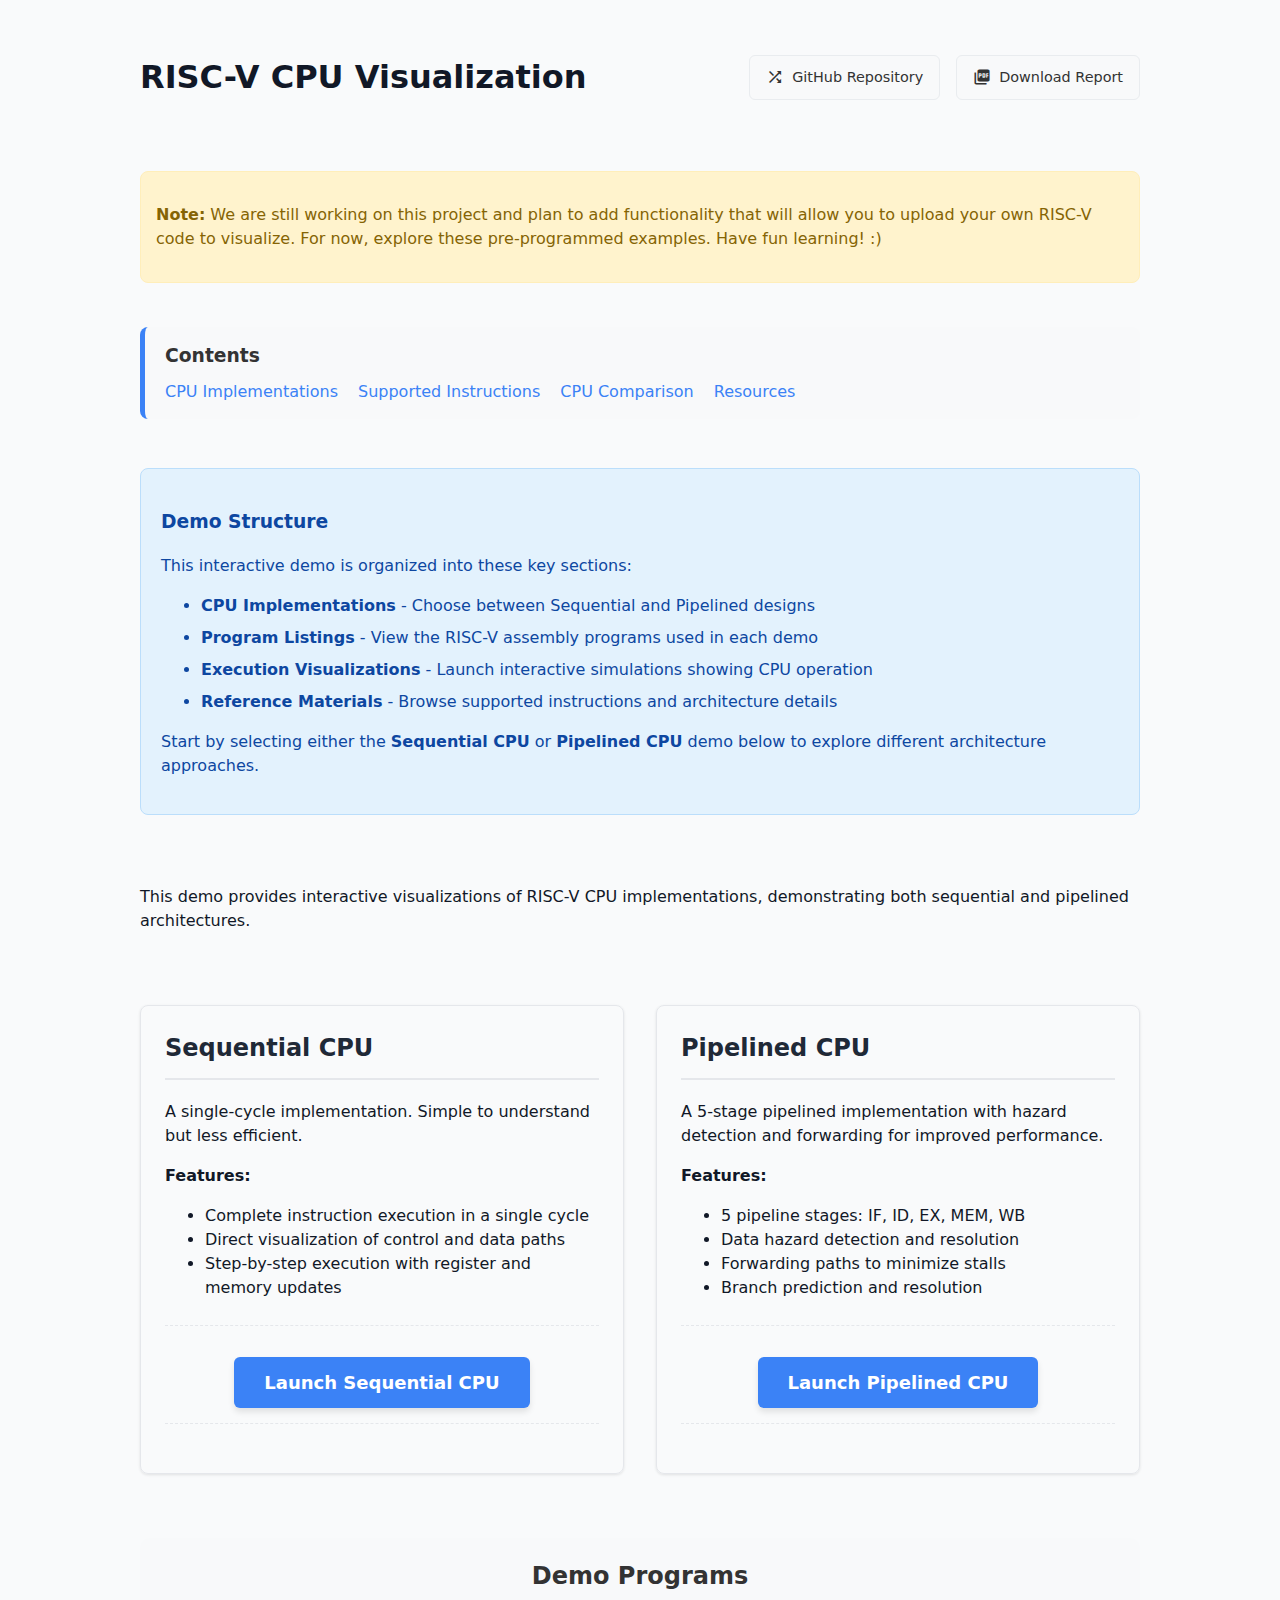
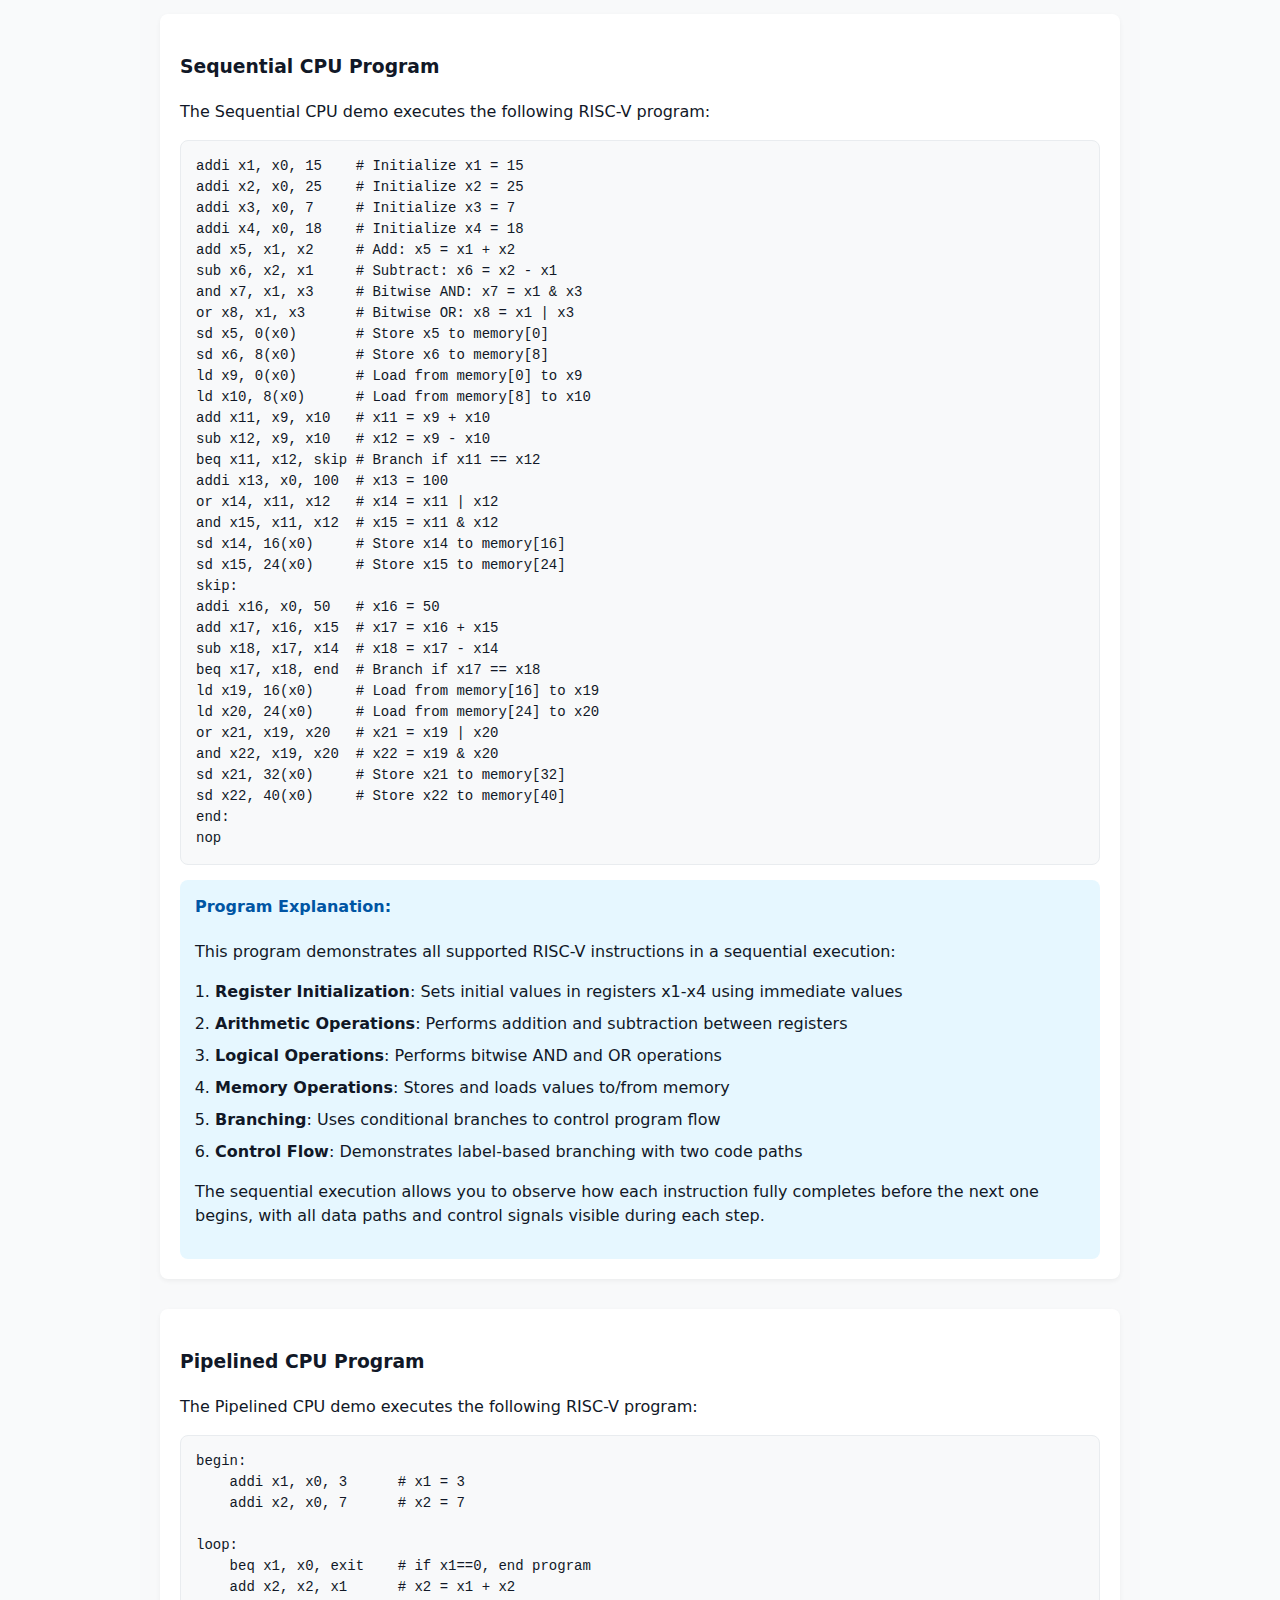
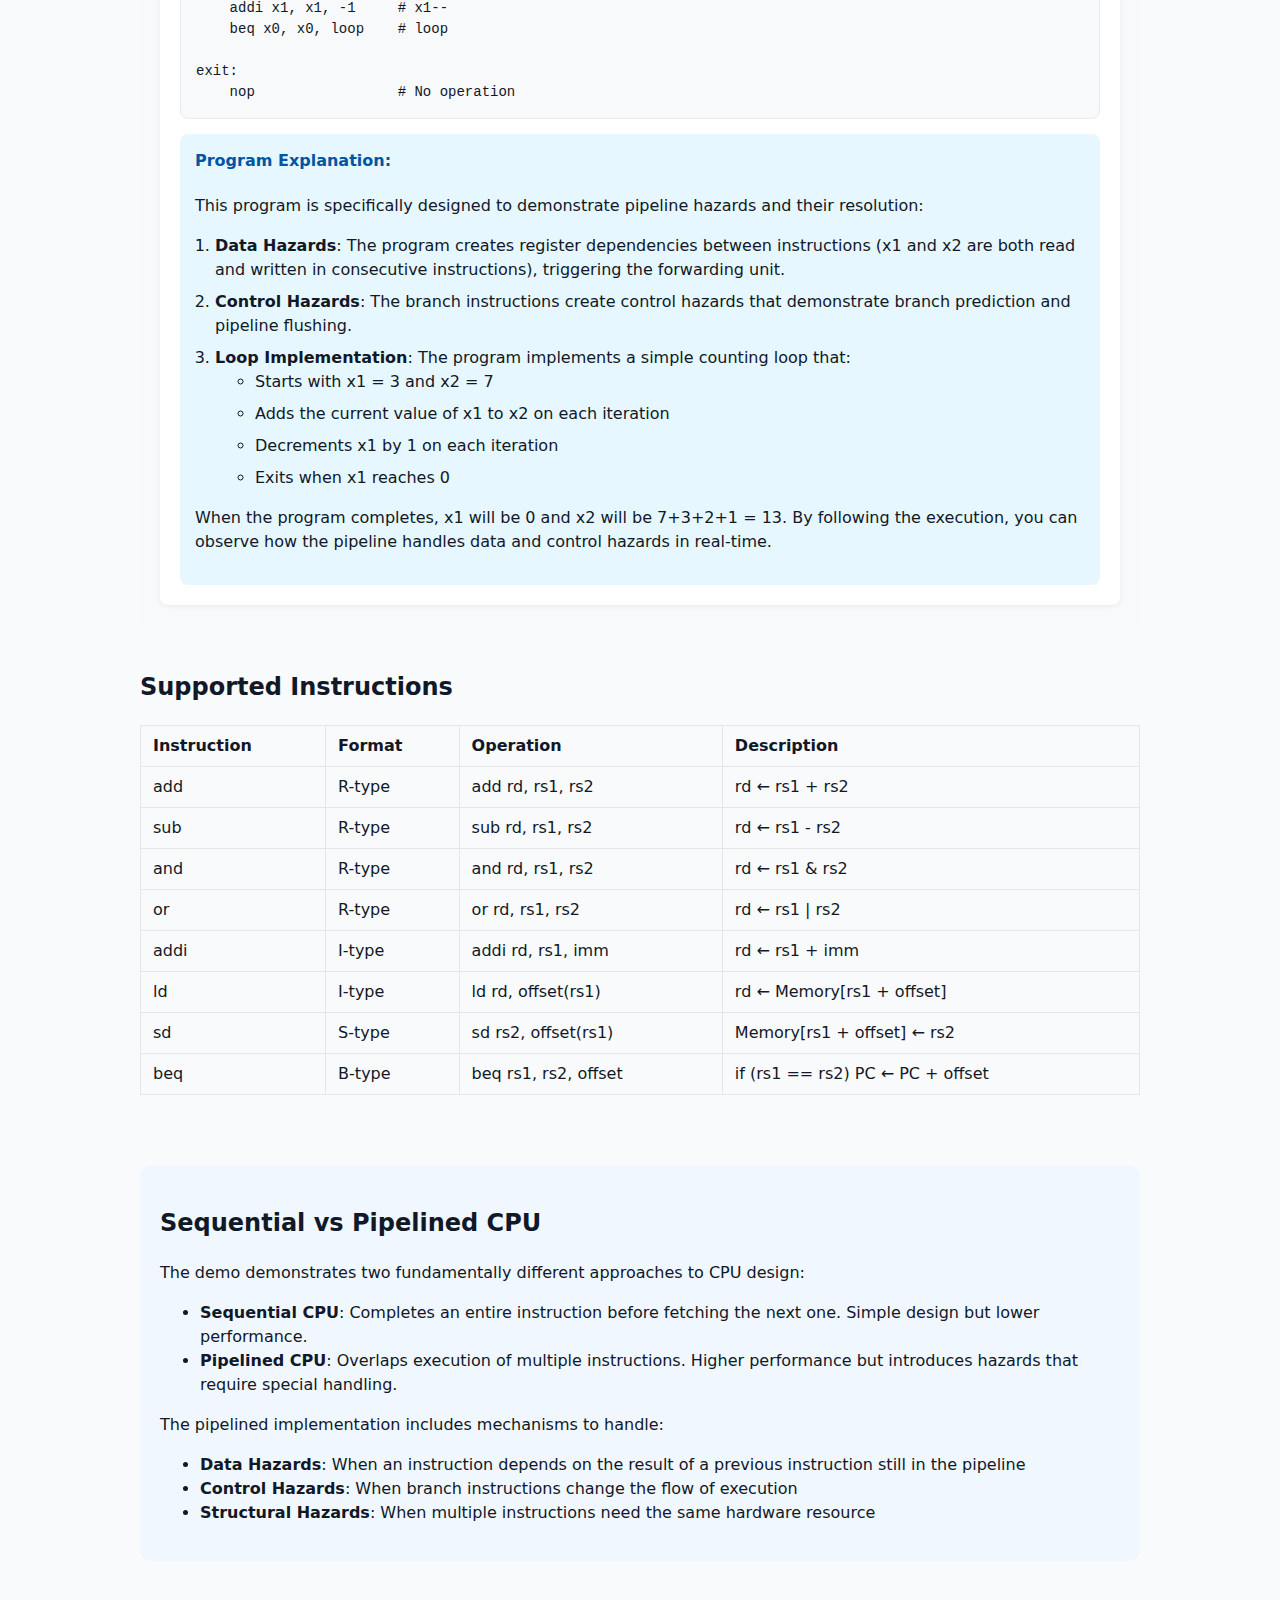
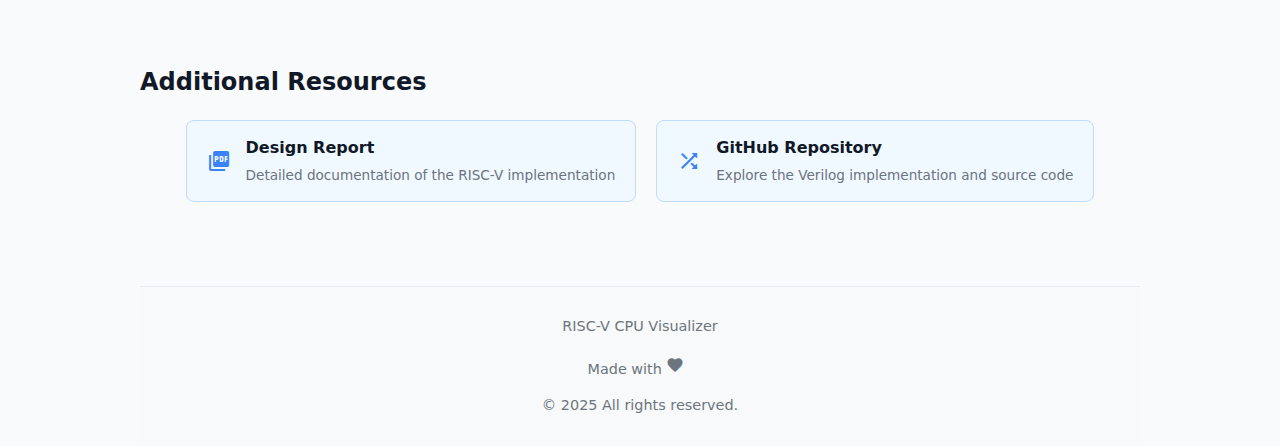
==== commit b8af32bf: "rights reserved" ====
--- a/demo/index.html
+++ b/demo/index.html
@@ -373,8 +373,11 @@
       </div>
       
       <footer>
-        <p>RISC-V CPU Visualizer - Introduction to Processor Architecture (Spring 2025)</p>
+        <p>RISC-V CPU Visualizer</p>
+        <p>Made with <span class="icon">&#xe87d;</span></p>
+        <p>&copy; 2025 All rights reserved.</p>
       </footer>
+      
     </div>
   </body>
-</html>+</html>
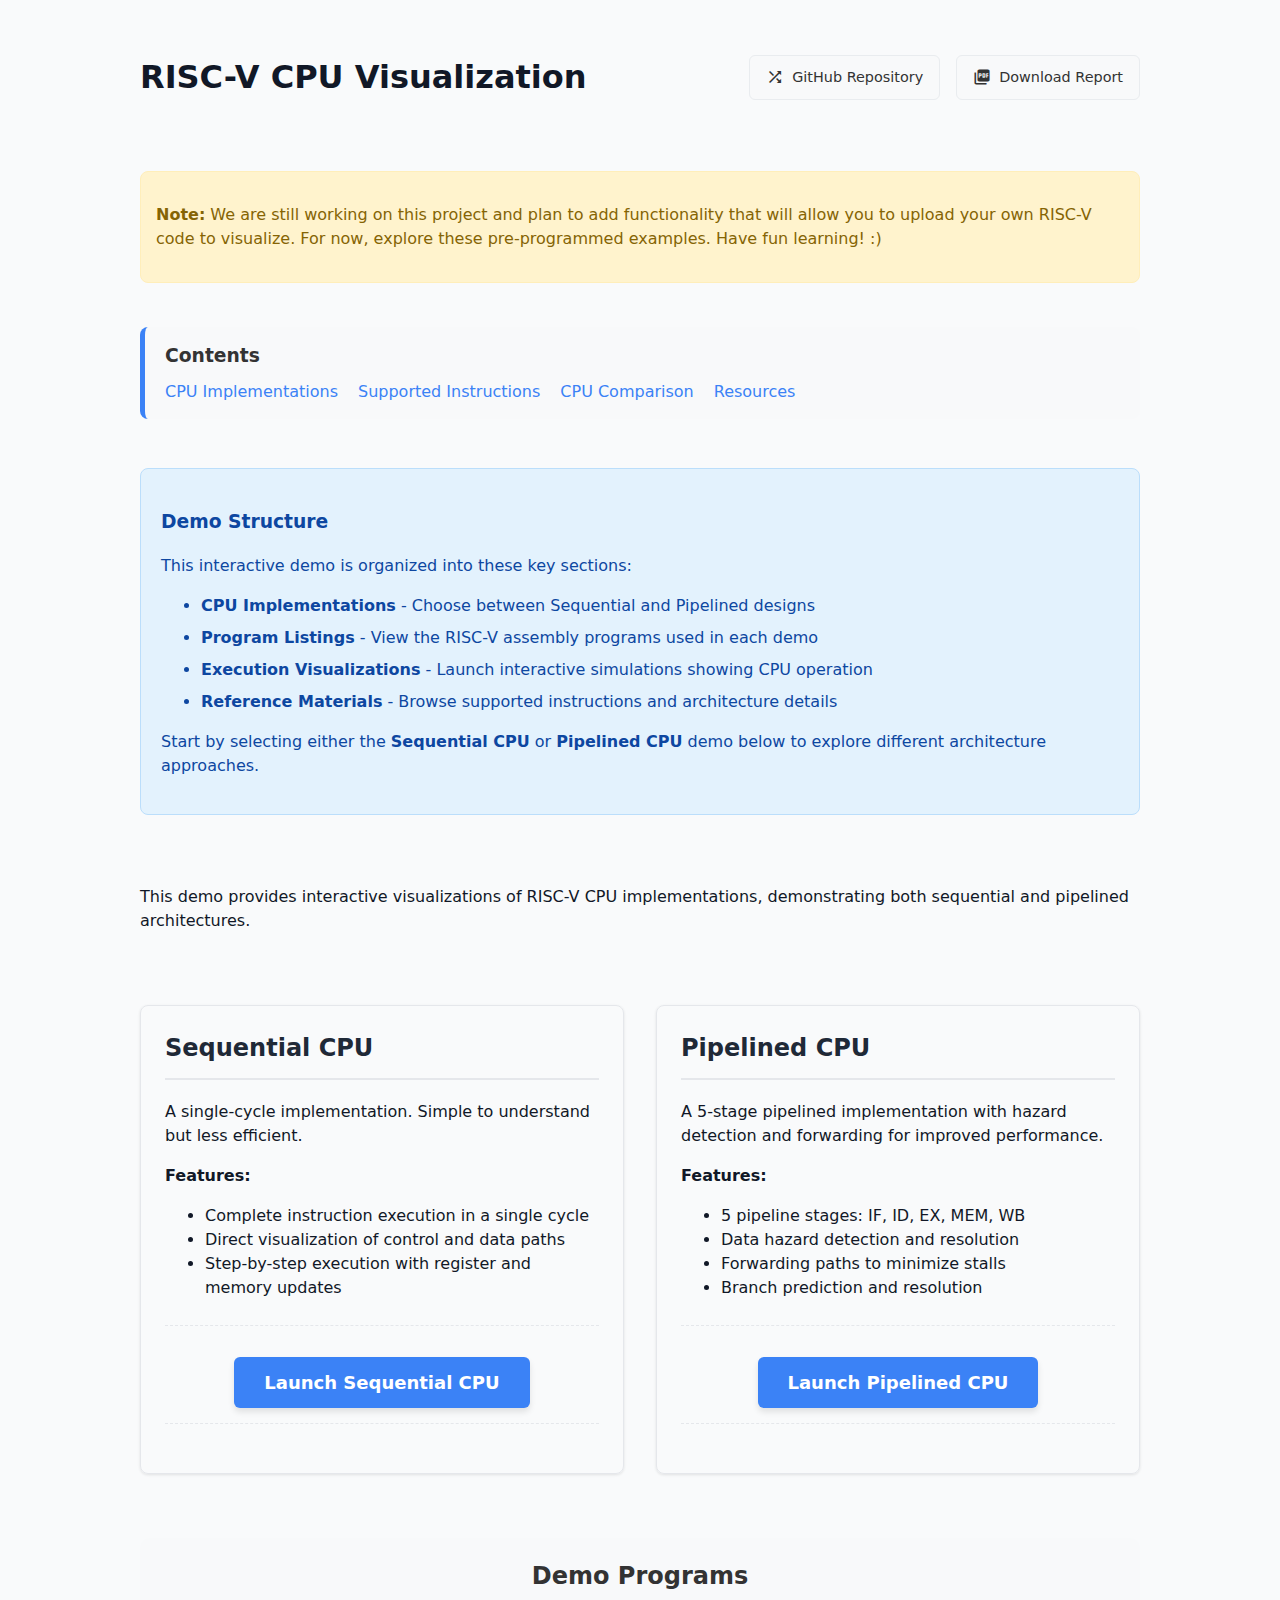
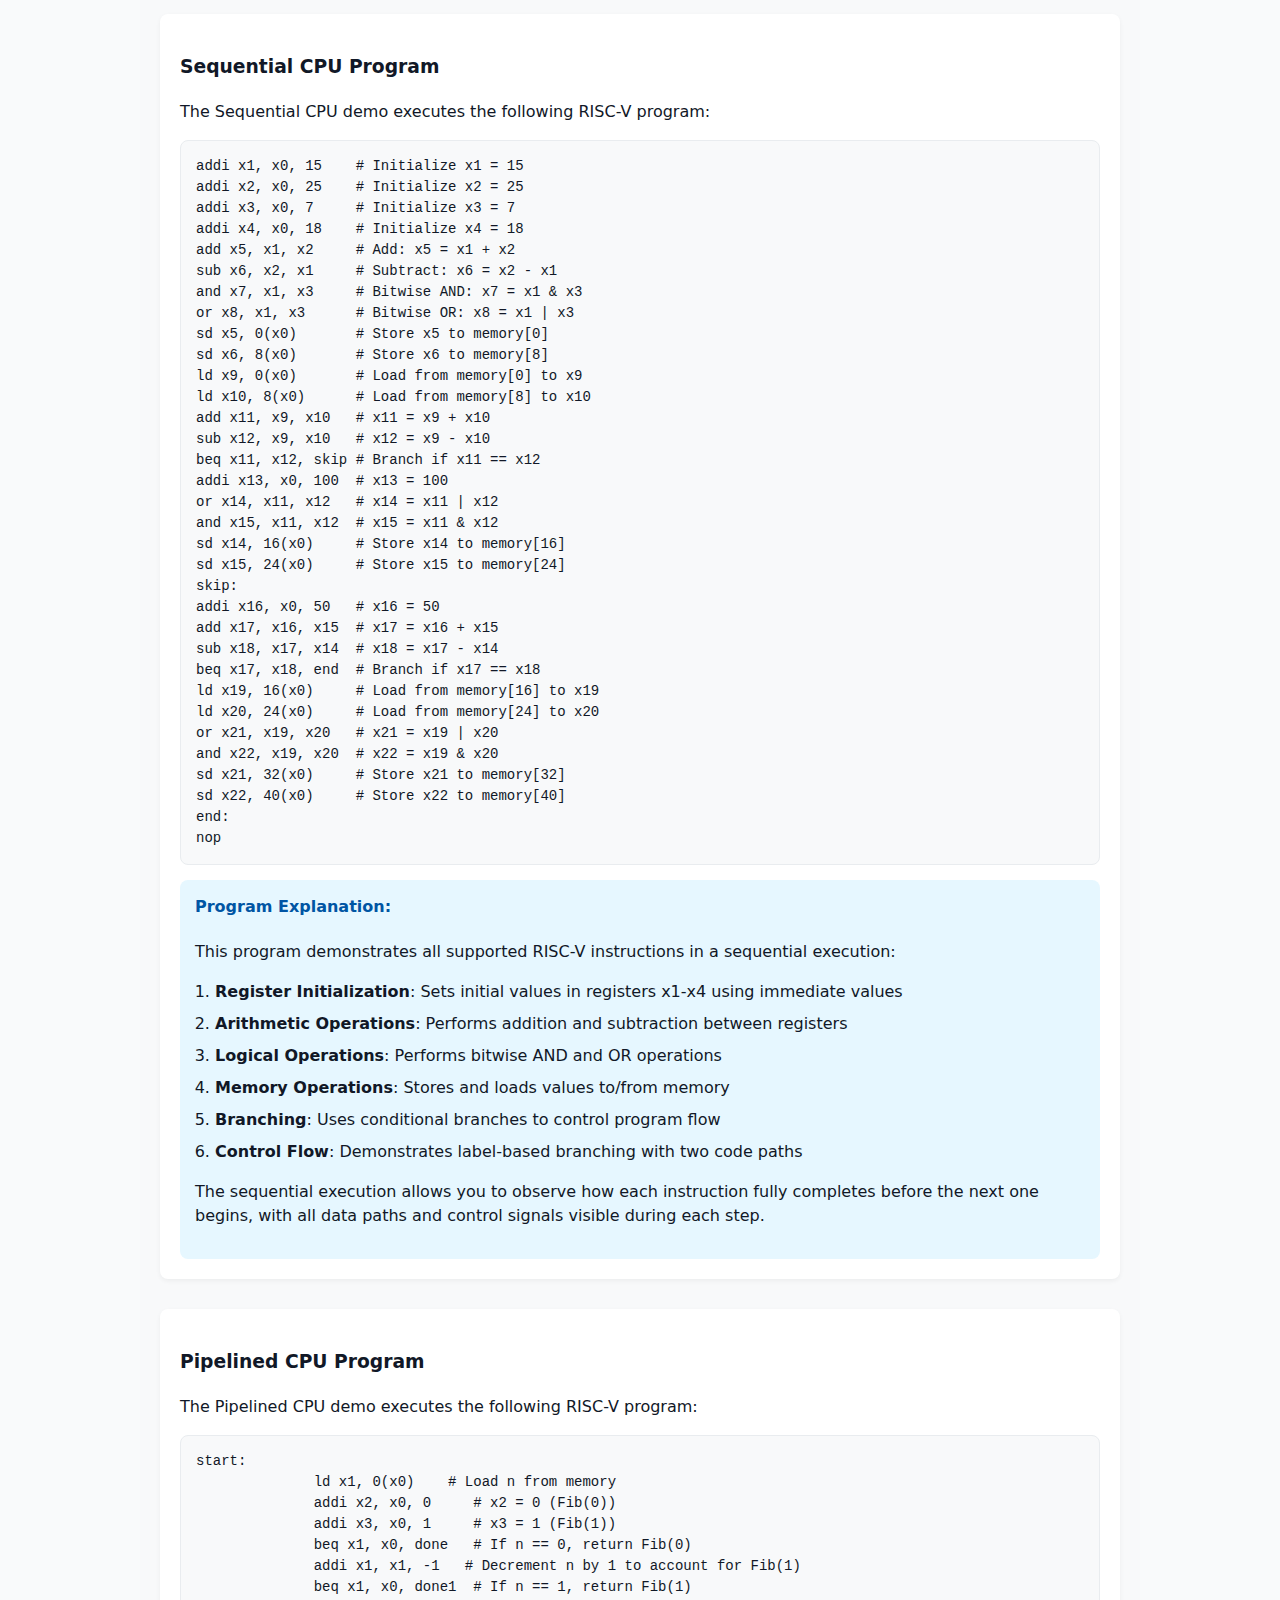
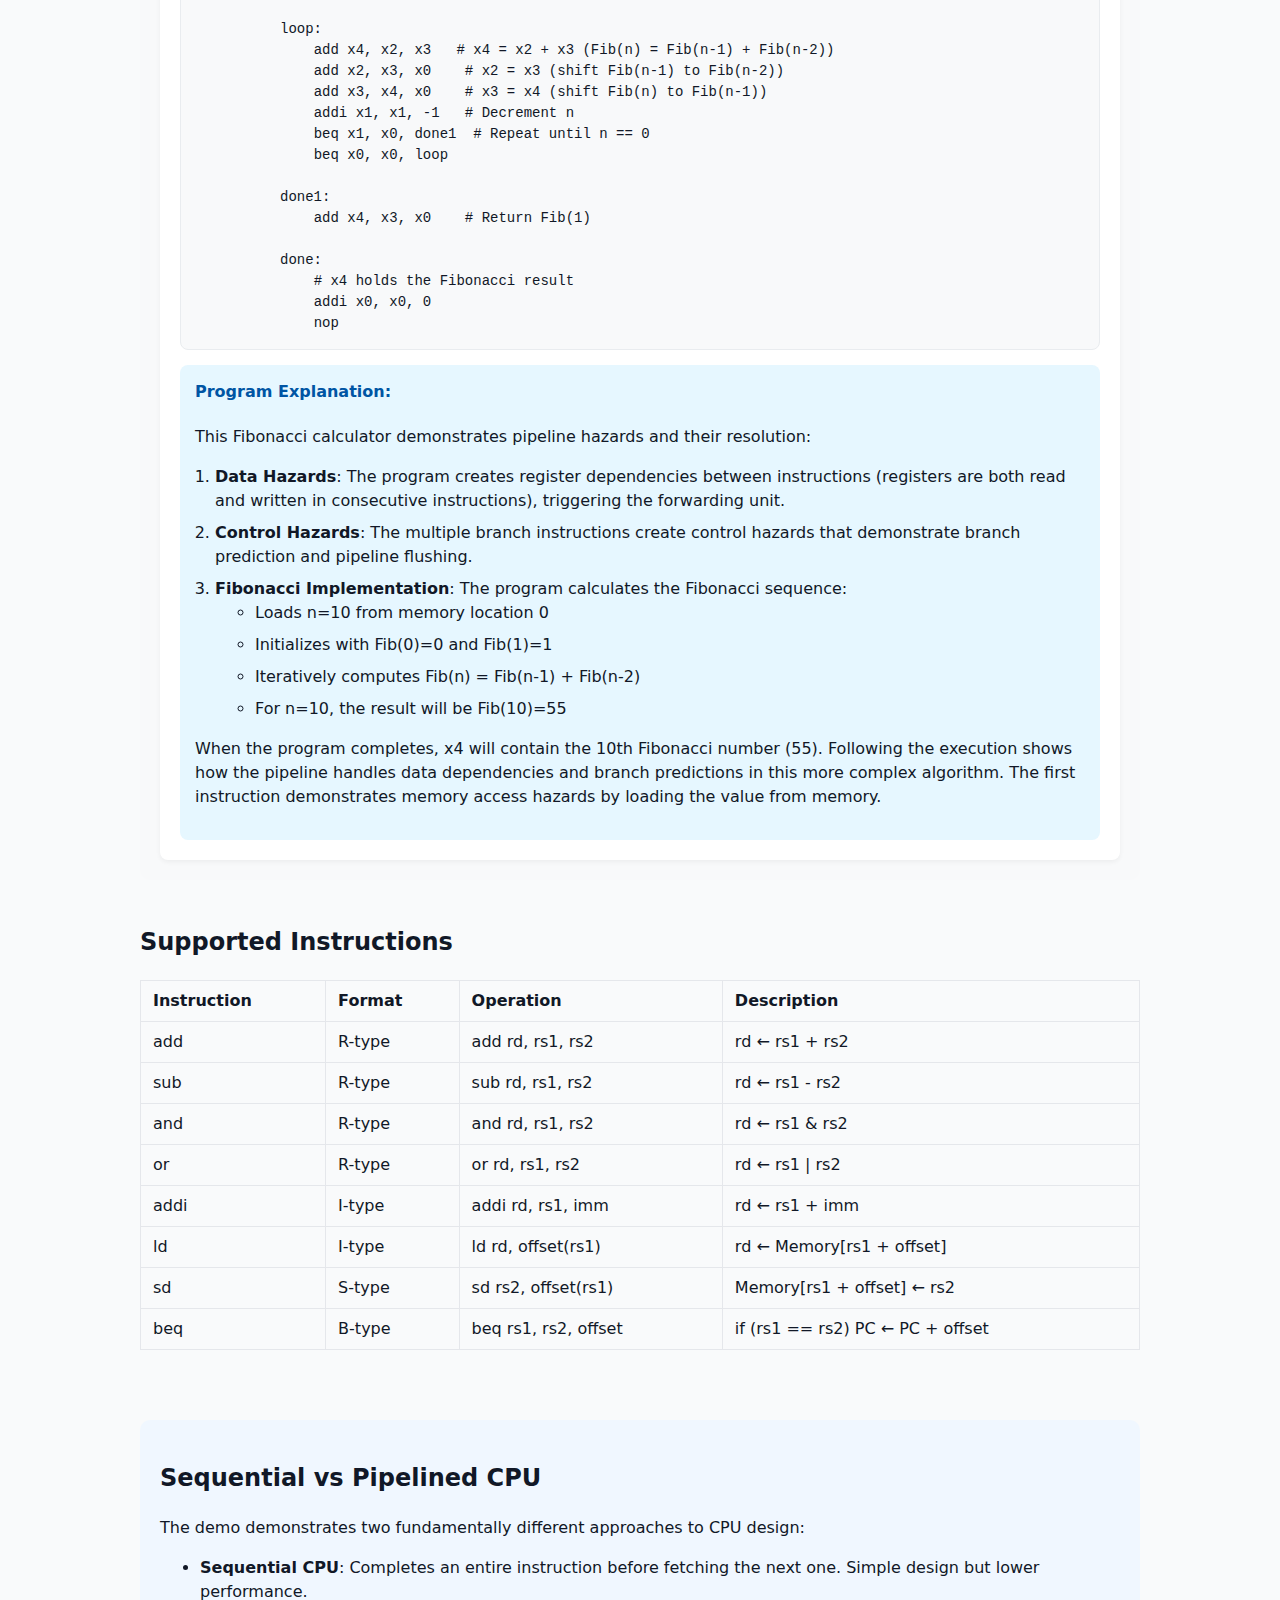
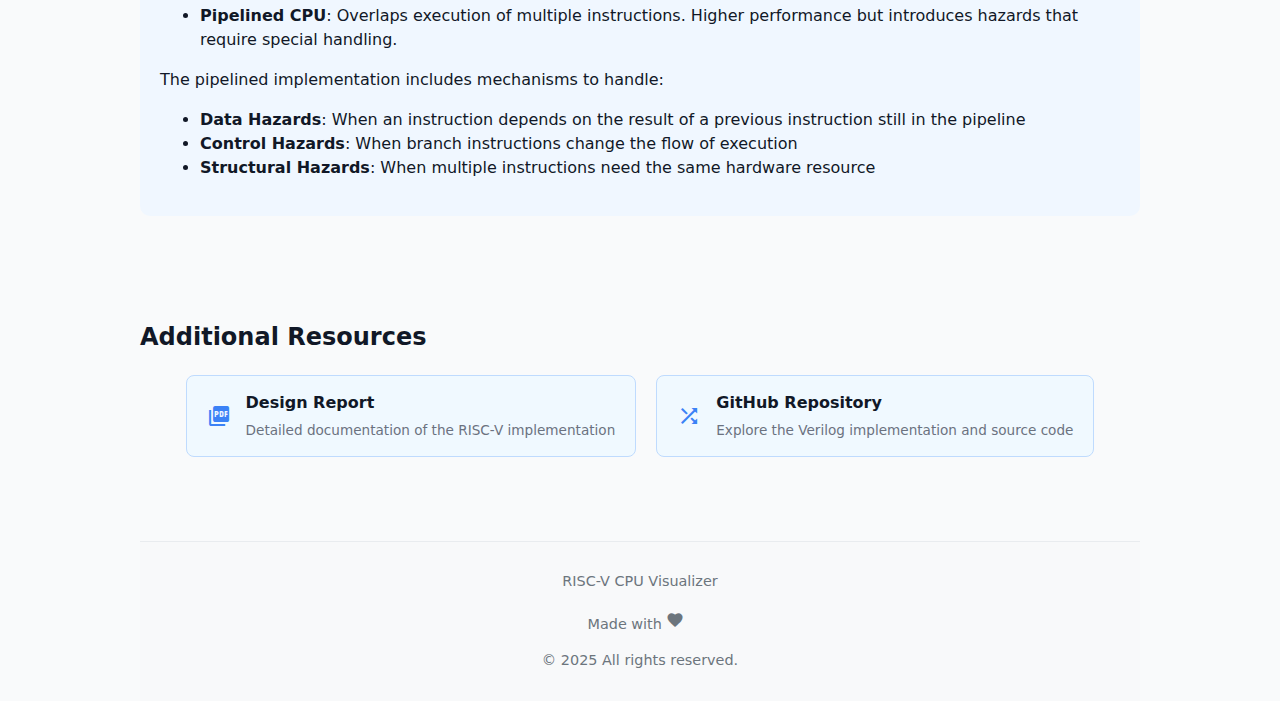
==== commit 1d3532fc: "fibonaci on demo with updated memorh" ====
--- a/demo/index.html
+++ b/demo/index.html
@@ -2,18 +2,35 @@
 <html lang="en">
   <head>
     <meta charset="UTF-8" />
-    <link href="https://fonts.googleapis.com/icon?family=Material+Icons" rel="stylesheet">
     <meta name="viewport" content="width=device-width, initial-scale=1.0" />
+    <meta
+      name="description"
+      content="Interactive visualization of RISC-V CPU implementations, including sequential and pipelined architectures."
+    />
+    <meta
+      name="keywords"
+      content="RISC-V, CPU, Visualization, Sequential, Pipelined, Processor, Simulation"
+    />
+    <meta name="author" content="MostlyKIGuess" />
+    <link
+      href="https://fonts.googleapis.com/icon?family=Material+Icons"
+      rel="stylesheet"
+    />
     <title>RISC-V CPU Visualizer</title>
+    <link rel="icon" type="image/jpg" href="./catprocessor.jpg" />
     <link rel="stylesheet" href="css/styles.css" />
   </head>
   <body>
     <div class="container">
       <div class="header-container">
         <h1>RISC-V CPU Visualization</h1>
-        
+
         <div class="top-links">
-          <a href="https://github.com/MostlyKIGuess/RISC-V-Processor-Implementation/" class="github-link" target="_blank">
+          <a
+            href="https://github.com/MostlyKIGuess/RISC-V-Processor-Implementation/"
+            class="github-link"
+            target="_blank"
+          >
             <span class="icon">&#xe043;</span> GitHub Repository
           </a>
           <a href="./report/Report.pdf" class="report-link" download>
@@ -90,7 +107,9 @@
           </ul>
 
           <div class="button-container">
-            <a href="sequential/index.html" class="button">Launch Sequential CPU</a>
+            <a href="sequential/index.html" class="button"
+              >Launch Sequential CPU</a
+            >
           </div>
         </div>
 
@@ -109,7 +128,9 @@
           </ul>
 
           <div class="button-container">
-            <a href="pipelined/index.html" class="button">Launch Pipelined CPU</a>
+            <a href="pipelined/index.html" class="button"
+              >Launch Pipelined CPU</a
+            >
           </div>
         </div>
       </div>
@@ -119,9 +140,7 @@
 
         <div class="program-container">
           <h3>Sequential CPU Program</h3>
-          <p>
-            The Sequential CPU demo executes the following RISC-V program:
-          </p>
+          <p>The Sequential CPU demo executes the following RISC-V program:</p>
           <div class="demo-code">
             <pre><code>addi x1, x0, 15    # Initialize x1 = 15
 addi x2, x0, 25    # Initialize x2 = 25
@@ -165,24 +184,24 @@
             </p>
             <ol>
               <li>
-                <strong>Register Initialization</strong>: Sets initial values
-                in registers x1-x4 using immediate values
+                <strong>Register Initialization</strong>: Sets initial values in
+                registers x1-x4 using immediate values
               </li>
               <li>
                 <strong>Arithmetic Operations</strong>: Performs addition and
                 subtraction between registers
               </li>
               <li>
-                <strong>Logical Operations</strong>: Performs bitwise AND and
-                OR operations
+                <strong>Logical Operations</strong>: Performs bitwise AND and OR
+                operations
               </li>
               <li>
                 <strong>Memory Operations</strong>: Stores and loads values
                 to/from memory
               </li>
               <li>
-                <strong>Branching</strong>: Uses conditional branches to
-                control program flow
+                <strong>Branching</strong>: Uses conditional branches to control
+                program flow
               </li>
               <li>
                 <strong>Control Flow</strong>: Demonstrates label-based
@@ -201,54 +220,65 @@
           <h3>Pipelined CPU Program</h3>
           <p>The Pipelined CPU demo executes the following RISC-V program:</p>
           <div class="demo-code">
-            <pre><code>begin:
-    addi x1, x0, 3      # x1 = 3
-    addi x2, x0, 7      # x2 = 7
-
-loop:
-    beq x1, x0, exit    # if x1==0, end program
-    add x2, x2, x1      # x2 = x1 + x2
-    addi x1, x1, -1     # x1--
-    beq x0, x0, loop    # loop
-
-exit:
-    nop                 # No operation</code></pre>
+            <pre><code>start:
+              ld x1, 0(x0)    # Load n from memory
+              addi x2, x0, 0     # x2 = 0 (Fib(0))
+              addi x3, x0, 1     # x3 = 1 (Fib(1))
+              beq x1, x0, done   # If n == 0, return Fib(0)
+              addi x1, x1, -1   # Decrement n by 1 to account for Fib(1)
+              beq x1, x0, done1  # If n == 1, return Fib(1)
+          
+          loop:
+              add x4, x2, x3   # x4 = x2 + x3 (Fib(n) = Fib(n-1) + Fib(n-2))
+              add x2, x3, x0    # x2 = x3 (shift Fib(n-1) to Fib(n-2))
+              add x3, x4, x0    # x3 = x4 (shift Fib(n) to Fib(n-1))
+              addi x1, x1, -1   # Decrement n
+              beq x1, x0, done1  # Repeat until n == 0
+              beq x0, x0, loop
+          
+          done1:
+              add x4, x3, x0    # Return Fib(1)
+          
+          done:
+              # x4 holds the Fibonacci result
+              addi x0, x0, 0
+              nop</code></pre>
           </div>
           <div class="program-explanation">
             <h4>Program Explanation:</h4>
             <p>
-              This program is specifically designed to demonstrate pipeline
-              hazards and their resolution:
+              This Fibonacci calculator demonstrates pipeline hazards and their
+              resolution:
             </p>
             <ol>
               <li>
                 <strong>Data Hazards</strong>: The program creates register
-                dependencies between instructions (x1 and x2 are both read and
-                written in consecutive instructions), triggering the
-                forwarding unit.
-              </li>
-              <li>
-                <strong>Control Hazards</strong>: The branch instructions
-                create control hazards that demonstrate branch prediction and
-                pipeline flushing.
-              </li>
-              <li>
-                <strong>Loop Implementation</strong>: The program implements a
-                simple counting loop that:
+                dependencies between instructions (registers are both read and
+                written in consecutive instructions), triggering the forwarding
+                unit.
+              </li>
+              <li>
+                <strong>Control Hazards</strong>: The multiple branch
+                instructions create control hazards that demonstrate branch
+                prediction and pipeline flushing.
+              </li>
+              <li>
+                <strong>Fibonacci Implementation</strong>: The program
+                calculates the Fibonacci sequence:
                 <ul>
-                  <li>Starts with x1 = 3 and x2 = 7</li>
-                  <li>
-                    Adds the current value of x1 to x2 on each iteration
-                  </li>
-                  <li>Decrements x1 by 1 on each iteration</li>
-                  <li>Exits when x1 reaches 0</li>
+                  <li>Loads n=10 from memory location 0</li>
+                  <li>Initializes with Fib(0)=0 and Fib(1)=1</li>
+                  <li>Iteratively computes Fib(n) = Fib(n-1) + Fib(n-2)</li>
+                  <li>For n=10, the result will be Fib(10)=55</li>
                 </ul>
               </li>
             </ol>
             <p>
-              When the program completes, x1 will be 0 and x2 will be 7+3+2+1
-              = 13. By following the execution, you can observe how the
-              pipeline handles data and control hazards in real-time.
+              When the program completes, x4 will contain the 10th Fibonacci
+              number (55). Following the execution shows how the pipeline
+              handles data dependencies and branch predictions in this more
+              complex algorithm. The first instruction demonstrates memory
+              access hazards by loading the value from memory.
             </p>
           </div>
         </div>
@@ -351,7 +381,7 @@
           </li>
         </ul>
       </div>
-      
+
       <div id="resources" class="resources">
         <h2>Additional Resources</h2>
         <div class="resource-links">
@@ -362,7 +392,11 @@
               <p>Detailed documentation of the RISC-V implementation</p>
             </div>
           </a>
-          <a href="https://github.com/MostlyKIGuess/RISC-V-Processor-Implementation/" class="resource-btn" target="_blank">
+          <a
+            href="https://github.com/MostlyKIGuess/RISC-V-Processor-Implementation/"
+            class="resource-btn"
+            target="_blank"
+          >
             <span class="icon">&#xe043;</span>
             <div class="resource-info">
               <h4>GitHub Repository</h4>
@@ -371,13 +405,12 @@
           </a>
         </div>
       </div>
-      
+
       <footer>
         <p>RISC-V CPU Visualizer</p>
         <p>Made with <span class="icon">&#xe87d;</span></p>
         <p>&copy; 2025 All rights reserved.</p>
       </footer>
-      
     </div>
   </body>
 </html>
